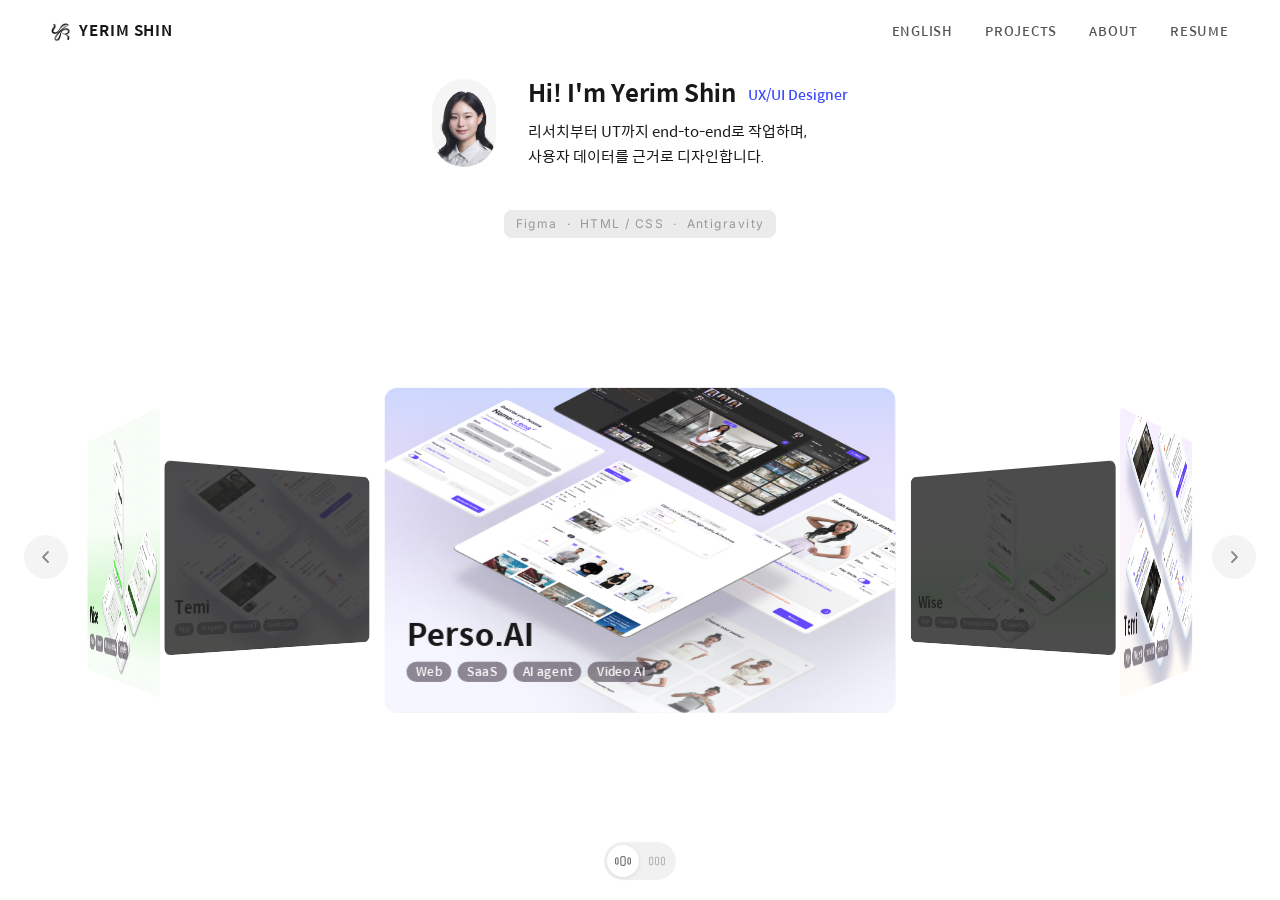
==== index.html @ a4d159bd "fix: 파비콘 경로 수정 (/Portfolio/ 절대경로)" ====
<!DOCTYPE html>
<html lang="ko" data-theme="portfolio">

<head>
    <link rel="stylesheet" href="yr.css">
    <meta charset="UTF-8">
    <meta name="viewport" content="width=device-width, initial-scale=1.0">
    <link rel="icon" href="/Portfolio/Temi_Image/logo.png" type="image/png">
    <title>Yerim Shin — Portfolio</title>
    <link href="https://fonts.googleapis.com/css2?family=Inter:wght@300;400;500&display=swap" rel="stylesheet">
    <style>
        html,
        body {
            width: 100%;
            height: 100%;
            background: #fff;
            font-family: var(--font-ko);
            -webkit-font-smoothing: antialiased;
            overflow: hidden;
        }

        .layout {
            position: fixed;
            top: 48px;
            left: 0;
            right: 0;
            bottom: 0;
            display: flex;
            flex-direction: column;
        }

        .tube-section {
            flex: 0 0 100px;
            display: flex;
            align-items: center;
            justify-content: center;
            overflow: hidden;
            background: transparent;
        }

        #tubeCanvas {
            display: block;
            width: 340px;
            height: 260px;
            align-items: center;

        }

        .gallery-section {
            flex: 1;
            position: relative;
            display: flex;
            align-items: center;
            justify-content: center;
            perspective: 1400px;
            perspective-origin: 50% 50%;
            overflow: hidden;
            cursor: grab;
            padding-bottom: 24px;
        }

        .rig {
            transform-style: preserve-3d;
            width: 0;
            height: 0;
            position: relative;
            scale: clamp(0.65, calc(100vw / 1231px), 2.6);
        }

        .card {
            position: absolute;
            width: 330px;
            height: 210px;
            margin-left: -165px;
            margin-top: -105px;
            overflow: hidden;
            border-radius: var(--radius-sm);
            outline: 1px solid rgba(0, 0, 0, 0.1);
            outline-offset: -1px;
        }

        .card::after {
            content: '';
            position: absolute;
            inset: 0;
            background: rgba(0, 0, 0, 0.7);
            opacity: 0;
            transition: opacity 0.25s ease;
            z-index: 100;
            pointer-events: none;
            border-radius: var(--radius-sm);
        }

        .card.back-facing::after {
            opacity: 1;
        }

        .card.back-facing .card-face {
            opacity: 0.6;
            transform: scaleX(-1);
            transition: opacity 0.25s ease, transform 0s;
        }

        /* 호버 시 뒷면이라도 원본 색상 복원 */
        .card:hover::after {
            opacity: 0 !important;
        }

        .card:hover .card-face {
            opacity: 1 !important;
        }

        .card.back-facing:hover .card-face {
            transform: scaleX(-1);
        }

        .card-face {
            display: block;
            position: absolute;
            inset: 0;
            border-radius: 3px;
            text-decoration: none;
            cursor: pointer;
        }

        #arrowLeft {
            position: absolute;
            left: 24px;
            top: calc(50% - 12px);
            transform: translateY(-50%);
            z-index: 10;
        }

        #arrowRight {
            position: absolute;
            right: 24px;
            top: calc(50% - 12px);
            transform: translateY(-50%);
            z-index: 10;
        }

        .gallery-arrow {
            width: 44px;
            height: 44px;
            border-radius: 50%;
            background: #f0f0f0;
            opacity: 0.7;
            border: none;
            cursor: pointer;
            display: flex;
            align-items: center;
            justify-content: center;
            transition: background 0.18s;
            user-select: none;
        }

        .gallery-arrow:hover {
            background: #e0e0e0;
        }

        .gallery-arrow:active {
            background: #d0d0d0;
        }

        .gallery-arrow svg {
            width: 18px;
            height: 18px;
        }

        /* yr.css img { cursor: zoom-in } 덮어쓰기 — 카드 갤러리 */
        .card img {
            cursor: inherit;
        }

        /* === Card image fill & overlay === */
        .card-img-fill {
            position: absolute;
            inset: 0;
            width: 100%;
            height: 100%;
            object-fit: cover;
            border-radius: 3px;
            z-index: 1;
        }

        .card-gradient-bg-temi {
            position: absolute;
            inset: 0;
            background: linear-gradient(to bottom, rgb(246, 239, 255, 1) 0%, rgb(255, 236, 208, 0.2) 100%);
            border-radius: 3px;
            pointer-events: none;
            z-index: 0;
        }

        .card-gradient-bg-wise {
            position: absolute;
            inset: 0;
            background: linear-gradient(to bottom, rgb(245, 253, 244, 0.8) 40%, rgb(136, 235, 124, 0.4) 70%, rgb(245, 253, 244, 0.8) 90%);
            border-radius: 3px;
            pointer-events: none;
            z-index: 0;
        }

        .card-gradient-bg-persoAI {
            position: absolute;
            inset: 0;
            background: linear-gradient(to bottom, rgba(89, 125, 255, 0.3) 0%, rgba(158, 140, 243, 0.3) 20%, rgba(161, 167, 255, 0.1) 80%);
            border-radius: 3px;
            pointer-events: none;
            z-index: 0;
        }

        .card-text-block {
            position: absolute;
            align-items: flex-start;
            justify-content: flex-end;
            top: 0;
            left: 0;
            right: 0;
            bottom: 0;
            z-index: 2;
            padding: 10px 14px 20px;
            display: flex;
            flex-direction: column;
            gap: 4px;
        }

        .card-text-block h1 {
            color: var(--color-text);
            line-height: 1.15;
            font-family: SpoqaHanSansNeo, sans-serif;
            margin: 0;
            font-size: 20px;
            font-weight: 700;
        }

        .card-text-block p {
            color: var(--color-text);
            font-size: 8px;
            font-weight: 500;
            margin: 0;
            font-family: SpoqaHanSansNeo, sans-serif;
        }

        /* === Custom "See" cursor === */
        .card-see-cursor {
            position: fixed;
            top: 0;
            left: 0;
            width: 54px;
            height: 54px;
            border-radius: 50%;
            background: rgba(10, 10, 10, 0.82);
            color: #fff;
            font-size: 11px;
            font-weight: 500;
            letter-spacing: 0.08em;
            display: flex;
            align-items: center;
            justify-content: center;
            pointer-events: none;
            z-index: 10000;
            transform: translate(-50%, -50%) scale(0);
            transition: transform 0.22s cubic-bezier(0.34, 1.56, 0.64, 1);
            font-family: 'Inter', sans-serif;
            user-select: none;
        }

        .card-see-cursor.active {
            transform: translate(-50%, -50%) scale(1);
        }

        .card-bubble {
            position: absolute;
            bottom: calc(100% + 14px);
            left: 50%;
            transform: translateX(-50%) translateY(6px);
            background: rgba(10, 10, 10, 0.82);
            color: #fff;
            font-family: 'Inter', sans-serif;
            font-size: 11px;
            font-weight: 400;
            letter-spacing: 0.04em;
            padding: 6px 12px;
            border-radius: 8px;
            white-space: nowrap;
            pointer-events: none;
            opacity: 0;
            transition: opacity 0.18s ease, transform 0.18s ease;
        }

        .card-bubble::after {
            content: '';
            position: absolute;
            top: 100%;
            left: 50%;
            transform: translateX(-50%);
            border: 5px solid transparent;
            border-top-color: rgba(10, 10, 10, 0.82);
        }

        .card-see-cursor.active .card-bubble {
            opacity: 1;
            transform: translateX(-50%) translateY(0);
        }

        /* === Card hover selection response === */
        .card {
            transition: filter 0.22s ease;
        }

        .card-face {
            transition: opacity 0.22s ease;
        }

        .card-face:hover {
            cursor: none !important;
        }

        /* === 뷰 토글 버튼 === */
        .view-toggle {
            position: absolute;
            bottom: 20px;
            left: 50%;
            transform: translateX(-50%);
            display: flex;
            gap: 2px;
            background: rgba(240, 240, 240, 0.9);
            border-radius: 20px;
            padding: 3px;
            z-index: 20;
            backdrop-filter: blur(8px);
            -webkit-backdrop-filter: blur(8px);
        }

        .view-toggle-btn {
            width: 32px;
            height: 32px;
            border-radius: 16px;
            border: none;
            background: transparent;
            color: #999;
            cursor: pointer;
            display: flex;
            align-items: center;
            justify-content: center;
            transition: background 0.15s, color 0.15s;
        }

        .view-toggle-btn.active {
            background: #fff;
            color: #222;
            box-shadow: 0 1px 4px rgba(0, 0, 0, 0.1);
        }

        .view-toggle-btn svg {
            width: 16px;
            height: 16px;
        }

        /* === 그리드 뷰 === */
        .grid-view {
            display: none;
            flex-direction: row;
            gap: 16px;
            align-items: center;
            justify-content: center;
            width: 100%;
            padding: 0 40px;
            box-sizing: border-box;
        }

        .grid-view.active {
            display: flex;
        }

        .grid-card {
            flex: 1;
            aspect-ratio: 330 / 210;
            border-radius: var(--radius-sm);
            outline: 1px solid rgba(0, 0, 0, 0.1);
            outline-offset: -1px;
            overflow: hidden;
            position: relative;
            text-decoration: none;
            display: block;
            cursor: pointer;
            transition: filter 0.22s ease;
        }

        /* 다른 카드 흑백 처리 */
        .gallery-section:has(.card-face:hover) .card:not(:hover) {
            filter: grayscale(1) brightness(0.9) contrast(0.1) blur(1px) opacity(20%);
        }

        .grid-view:has(.grid-card:hover) .grid-card:not(:hover) {
            filter: grayscale(1) brightness(0.9) contrast(0.1) blur(1px) opacity(20%);
        }

        /* === 인트로 블록 === */
        .intro-block {
            flex: 0 0 150px;
            display: flex;
            flex-direction: row;
            align-items: center;
            justify-content: center;
            gap: 32px;
        }

        .intro-block__text {
            text-align: left;
        }

        /* 모바일 카드 그리드 (기본 숨김) */
        .mobile-cards {
            display: none;
        }

        #site-footer {
            display: none;
        }

        @media (max-width: 768px) {

            html,
            body {
                overflow: auto;
            }

            .intro-block {
                flex-direction: column;
                gap: 24px;
                padding: 12px 0;
            }

            .intro-block__text {
                text-align: center;
            }

            #arrowLeft,
            #arrowRight {
                display: none;
            }

            #site-footer {
                display: block;
            }

            .layout {
                position: static;
                height: auto;
                padding-top: 80px;
            }

            .gallery-section {
                display: none;
            }

            .rotating-edu {
                align-items: center;
            }

            .mobile-cards {
                display: flex;
                flex-direction: column;
                gap: 32px;
                padding: 80px 24px 48px;
            }

            .mobile-card {
                display: block;
                flex: 1;
                aspect-ratio: 330 / 210;
                border-radius: 3px;
                text-decoration: none;
                overflow: hidden;
                border-radius: var(--radius-sm);

            }

            .mobile-card>div {
                overflow: hidden;
            }
        }
    </style>
</head>

<body>

    <!-- ==================== 네비게이션 ==================== -->
    <nav class="navbar" id="navbar">
        <div class="navbar__inner">
            <a href="index.html" class="navbar__logo"><img src="Temi_Image/logo.png"
                    style="width: 20px; height: 20px;">Yerim Shin</a>
            <ul class="navbar__links">
                <li><a href="#">English</a></li>
                <li class="navbar__dropdown">
                    <a href="#">Projects</a>
                    <div class="navbar__dropdown-menu">
                        <a href="Temi.html">Temi</a>
                        <a href="Wise.html">Wise</a>
                        <a href="PersoAI.html">Perso.AI</a>
                    </div>
                </li>
                <li><a href="About.html">About</a></li>
                <li><a href="Index_Image/resume.pdf" target="_blank">Resume</a></li>
            </ul>
            <div class="navbar__hamburger" id="hamburger" aria-label="메뉴 열기" role="button" tabindex="0">
                <span></span>
                <span></span>
                <span></span>
            </div>
        </div>
        <div class="navbar__mobile-menu" id="mobileMenu">
            <a href="#">English</a>
            <div class="mobile-projects-row" id="mobileProjectsRow">
                Projects <span class="mobile-projects-arrow">+</span>
            </div>
            <div class="mobile-projects-submenu" id="mobileProjectsSubmenu">
                <a href="Temi.html">Temi</a>
                <a href="Wise.html">Wise</a>
                <a href="PersoAI.html">Perso.AI</a>
            </div>
            <a href="About.html">About</a>
            <a href="Index_Image/resume.pdf" target="_blank">Resume</a>
        </div>
    </nav>

    <div class="layout">
        <!-- 상단: 인트로 섹션 -->
        <div class="intro-block">
            <div
                style="position:relative; width:64px; height: 88px; border-radius:32px; background-color:#f5f5f5; overflow:hidden; flex-shrink:0;">
                <img src="Index_Image/profile.png" alt="profile"
                    style="position:absolute; bottom:0; left:50%; transform:translateX(-50%) scale(1.2); transform-origin:bottom center; width:100%; height:auto;">
            </div>
            <div class="intro-block__text">
                <div style="display:flex; align-items:center; gap:12px;">
                    <h2 style="margin:0;">Hi! I'm Yerim Shin</h2>
                    <p style="font-size:14px; font-weight:500; color:rgb(62,75,255); margin:0;">UX/UI Designer</p>
                </div>
                <div style="margin-top:4px;"></div>
                <div style="overflow:hidden;">
                    <p id="rotating-text"
                        style="font-size:15px; margin:0; white-space:nowrap; transition: transform 0.45s ease, opacity 0.45s ease;">
                        리서치부터
                        UT까지 end-to-end로 작업하며,<br>사용자 데이터를 근거로 디자인합니다.</p>
                </div>
            </div>
        </div>
        <div style="margin-top: 12px; text-align:center;">
            <p style="
                 font-size: 12px;
                 letter-spacing: 0.12em;
                 color: var(--color-text-light);
                 text-align: center;
                 margin: 0;
                 font-family: 'Inter', sans-serif;
                 font-weight: 400;
                 padding: 4px 12px;
                 border-radius: var(--radius-sm);
                 background-color:rgba(155, 155, 155, 0.2);
                 display:inline-block;">Figma &nbsp;·&nbsp; HTML / CSS &nbsp;·&nbsp; Antigravity
            </p>
        </div>
        <!-- 하단: 갤러리 섹션 -->
        <div class="gallery-section" id="scene">
            <div class="rig" id="rig">
                <div class="card" id="c0">
                    <a class="card-face" href="PersoAI.html" style="background:#fff;" data-bubble="AI 아바타 영상 제작 에이전트">
                        <div style="position:relative; width:100%; height:100%;">
                            <div class="card-gradient-bg-persoAI"></div>
                            <img class="card-img-fill" src="PersoAI_Image/Perso_hero.png" alt="PersoAI hero"
                                style="scale:calc(1.6); padding-top:20px; padding-left:20px; object-position: top;">
                            <div class="card-text-block">
                                <h1>Perso.AI</h1>
                                <div class="hero__tags" span>
                                    <span class="tag"><span>Web</span></span>
                                    <span class="tag"><span>SaaS</span></span>
                                    <span class="tag"><span>AI agent</span></span>
                                    <span class="tag"><span>Video AI</span></span>
                                </div>
                            </div>
                        </div>
                    </a>
                </div>
                <div class="card" id="c1">
                    <a class="card-face" href="Temi.html" style="background:#fff;" data-bubble="시니어 케어 AI 홈 IoT 앱">
                        <div style="position:relative; width:100%; height:100%;">
                            <div class="card-gradient-bg-temi"></div>
                            <img class="card-img-fill" src="Temi_Image/Temi_hero.png" alt="Temi hero"
                                style="scale:calc(1.3)">
                            <div class="card-text-block">
                                <h1>Temi</h1>
                                <div class="hero__tags" span>
                                    <span class="tag"><span>App</span></span>
                                    <span class="tag"><span>AI agent</span></span>
                                    <span class="tag"><span>HomeIoT</span></span>
                                    <span class="tag"><span>Senior Care</span></span>
                                </div>
                            </div>
                        </div>
                    </a>
                </div>
                <div class="card" id="c2">
                    <a class="card-face" href="Wise.html" style="background:#fff;" data-bubble="핀테크 송금 투명성 개선">
                        <div style="position:relative; width:100%; height:100%;">
                            <div class="card-gradient-bg-wise"></div>
                            <img class="card-img-fill" src="Wise_Image/Wise_hero.png" alt="Wise hero"
                                style="object-fit: contain; padding-top:12px; padding-left: 64px;scale:calc(1.03)">
                            <div class="card-text-block">
                                <h1>Wise</h1>
                                <div class="hero__tags" span>
                                    <span class="tag"><span>App</span></span>
                                    <span class="tag"><span>Fintech</span></span>
                                    <span class="tag"><span>Transparency</span></span>
                                    <span class="tag"><span>Transfer</span></span>
                                </div>
                            </div>
                        </div>
                    </a>
                </div>
                <div class="card" id="c3">
                    <a class="card-face" href="PersoAI.html" style="background:#fff;" data-bubble="AI 아바타 영상 제작 에이전트">
                        <div style="position:relative; width:100%; height:100%;">
                            <div class="card-gradient-bg-persoAI"></div>
                            <img class="card-img-fill" src="PersoAI_Image/Perso_hero.png" alt="PersoAI hero"
                                style="scale:calc(1.6); padding-top:20px; padding-left:20px; object-position: top;">
                            <div class="card-text-block">
                                <h1>Perso.AI</h1>
                                <div class="hero__tags" span>
                                    <span class="tag"><span>Web</span></span>
                                    <span class="tag"><span>SaaS</span></span>
                                    <span class="tag"><span>AI agent</span></span>
                                    <span class="tag"><span>Video AI</span></span>
                                </div>
                            </div>
                        </div>
                    </a>
                </div>
                <div class="card" id="c4">
                    <a class="card-face" href="Temi.html" style="background:#fff;" data-bubble="시니어 케어 AI 홈 IoT 앱">
                        <div style="position:relative; width:100%; height:100%;">
                            <div class="card-gradient-bg-temi"></div>
                            <img class="card-img-fill" src="Temi_Image/Temi_hero.png" alt="Temi hero"
                                style="scale:calc(1.3)">
                            <div class="card-text-block">
                                <h1>Temi</h1>
                                <div class="hero__tags" span>
                                    <span class="tag"><span>App</span></span>
                                    <span class="tag"><span>AI agent</span></span>
                                    <span class="tag"><span>HomeIoT</span></span>
                                    <span class="tag"><span>Senior Care</span></span>
                                </div>
                            </div>
                        </div>
                    </a>
                </div>
                <div class="card" id="c5">
                    <a class="card-face" href="Wise.html" style="background:#fff;" data-bubble="핀테크 송금 투명성 개선">
                        <div style="position:relative; width:100%; height:100%;">
                            <div class="card-gradient-bg-wise"></div>
                            <img class="card-img-fill" src="Wise_Image/Wise_hero.png" alt="Wise hero"
                                style="object-fit: contain; padding-top:12px; padding-left: 64px;scale:calc(1.03)">
                            <div class="card-text-block">
                                <h1>Wise</h1>
                                <div class="hero__tags" span>
                                    <span class="tag"><span>App</span></span>
                                    <span class="tag"><span>Fintech</span></span>
                                    <span class="tag"><span>Transparency</span></span>
                                    <span class="tag"><span>Transfer</span></span>
                                </div>
                            </div>
                        </div>
                    </a>
                </div>
            </div>
            <!-- 갤러리 컨트롤 버튼 -->
            <!-- 그리드 뷰 -->
            <div class="grid-view" id="gridView">
                <a class="grid-card" href="PersoAI.html" data-bubble="AI 아바타 영상 제작 에이전트">
                    <div style="position:relative; width:100%; height:100%;">
                        <div class="card-gradient-bg-persoAI"></div>
                        <img class="card-img-fill" src="PersoAI_Image/Perso_hero.png" alt="PersoAI hero"
                            style="scale:calc(1.6); padding-top:20px; padding-left:20px; object-position:top;">
                        <div class="card-text-block">
                            <h1>Perso.AI</h1>
                            <div class="hero__tags" span>
                                <span class="tag"><span>Web</span></span>
                                <span class="tag"><span>SaaS</span></span>
                                <span class="tag"><span>AI agent</span></span>
                            </div>
                        </div>
                    </div>
                </a>
                <a class="grid-card" href="Temi.html" data-bubble="시니어 케어 AI 홈 IoT 앱">
                    <div style="position:relative; width:100%; height:100%;">
                        <div class="card-gradient-bg-temi"></div>
                        <img class="card-img-fill" src="Temi_Image/Temi_hero.png" alt="Temi hero"
                            style="scale:calc(1.3);">
                        <div class="card-text-block">
                            <h1>Temi</h1>
                            <div class="hero__tags" span>
                                <span class="tag"><span>App</span></span>
                                <span class="tag"><span>AI agent</span></span>
                                <span class="tag"><span>HomeIoT</span></span>
                            </div>
                        </div>
                    </div>
                </a>
                <a class="grid-card" href="Wise.html" data-bubble="핀테크 송금 투명성 개선">
                    <div style="position:relative; width:100%; height:100%;">
                        <div class="card-gradient-bg-wise"></div>
                        <img class="card-img-fill" src="Wise_Image/Wise_hero.png" alt="Wise hero"
                            style="object-fit:contain; padding-top:12px; padding-left:64px; scale:calc(1.03);">
                        <div class="card-text-block">
                            <h1>Wise</h1>
                            <div class="hero__tags" span>
                                <span class="tag"><span>App</span></span>
                                <span class="tag"><span>Fintech</span></span>
                                <span class="tag"><span>Transparency</span></span>
                            </div>
                        </div>
                    </div>
                </a>
            </div>

            <!-- 뷰 토글 버튼 -->
            <div class="view-toggle">
                <button class="view-toggle-btn active" id="viewBtnGallery" aria-label="갤러리 뷰">
                    <svg viewBox="0 0 26 20" fill="none" stroke="currentColor" stroke-width="1.2"
                        xmlns="http://www.w3.org/2000/svg">
                        <rect x="1" y="5" width="4" height="10" rx="1" />
                        <rect x="9.5" y="3" width="7" height="14" rx="1" />
                        <rect x="21" y="5" width="4" height="10" rx="1" />
                    </svg>
                </button>
                <button class="view-toggle-btn" id="viewBtnGrid" aria-label="그리드 뷰">
                    <svg viewBox="0 0 26 20" fill="none" stroke="currentColor" stroke-width="1.2"
                        xmlns="http://www.w3.org/2000/svg">
                        <rect x="1" y="4" width="5" height="12" rx="1" />
                        <rect x="10.5" y="4" width="5" height="12" rx="1" />
                        <rect x="20" y="4" width="5" height="12" rx="1" />
                    </svg>
                </button>
            </div>

            <button class="gallery-arrow" id="arrowLeft" aria-label="이전">
                <svg viewBox="0 0 18 18" fill="none" xmlns="http://www.w3.org/2000/svg">
                    <path d="M11 14L6 9L11 4" stroke="#555" stroke-width="1.8" stroke-linecap="round"
                        stroke-linejoin="round" />
                </svg>
            </button>
            <button class="gallery-arrow" id="arrowRight" aria-label="다음">
                <svg viewBox="0 0 18 18" fill="none" xmlns="http://www.w3.org/2000/svg">
                    <path d="M7 4L12 9L7 14" stroke="#555" stroke-width="1.8" stroke-linecap="round"
                        stroke-linejoin="round" />
                </svg>
            </button>
        </div>

    </div>


    <!-- 모바일 카드 (≤768px) -->
    <div class="mobile-cards">
        <a class="mobile-card" href="Temi.html" style="background:#fff;">
            <div style="position:relative; width:100%; height:100%;">
                <div class="card-gradient-bg-temi"></div>
                <img class="card-img-fill" src="Temi_Image/Temi_hero.png" alt="Temi hero" style="scale:calc(1.3)">
                <div class="card-text-block">
                    <h1>Temi</h1>
                    <div class="hero__tags" span>
                        <span class="tag"><span>App</span></span>
                        <span class="tag"><span>AI agent</span></span>
                        <span class="tag"><span>HomeIoT</span></span>
                        <span class="tag"><span>Senior Care</span></span>
                    </div>
                </div>
            </div>
        </a>
        <a class="mobile-card" href="Wise.html" style="background:#fff;">
            <div style="position:relative; width:100%; height:100%;">
                <div class="card-gradient-bg-wise"></div>
                <img class="card-img-fill" src="Wise_Image/Wise_hero.png" alt="Wise hero" style="object-fit: cover;">
                <div class="card-text-block">
                    <h1>Wise</h1>
                    <div class="hero__tags" span>
                        <span class="tag"><span>App</span></span>
                        <span class="tag"><span>Fintech</span></span>
                        <span class="tag"><span>Transparency</span></span>
                        <span class="tag"><span>Transfer</span></span>
                    </div>
                </div>
            </div>
        </a>
        <a class="mobile-card" href="PersoAI.html" style="background:#fff;">
            <div style="position:relative; width:100%; height:100%;">
                <div class="card-gradient-bg-persoAI"></div>
                <img class="card-img-fill" src="PersoAI_Image/Perso_hero.png" alt="PersoAI hero"
                    style="scale:calc(1.6); padding-top:20px; padding-left:20px; object-position: top;">
                <div class="card-text-block">
                    <h1>Perso.AI</h1>
                    <div class="hero__tags" span>
                        <span class="tag"><span>Web</span></span>
                        <span class="tag"><span>SaaS</span></span>
                        <span class="tag"><span>AI agent</span></span>
                        <span class="tag"><span>Video AI</span></span>
                    </div>
                </div>
            </div>
        </a>
    </div>

    <!-- ==================== 푸터 ==================== -->
    <footer id="site-footer" class="site-footer">
        <div class="container">
            <div class="site-footer__name">Yerim Shin</div>
            <div class="site-footer__info">UX/UI · Product Designer · <a href="mailto:yerimsh.design@gmail.com"
                    style="color:inherit; text-decoration:none;">yerimsh.design@gmail.com</a> · ⓒ 2026. Yerim Shin All
                rights reserved.</div>
        </div>
    </footer>

    <div style="width: 50%;">
        <script>
            /* ─── CAROUSEL ─── */
            const N = 6, STEP = 360 / N, R = 495;
            const rig = document.getElementById('rig');
            const scene = document.getElementById('scene');

            for (let i = 0; i < N; i++) {
                document.getElementById('c' + i).style.transform = `rotateY(${i * STEP}deg) translateZ(${R}px)`;
            }

            let rotY = 0, rotX = 0;
            let isDrag = false, prevX = 0, prevY = 0, startX = 0, velX = 0, velY = 0, cRaf;
            let isCardHovered = false;
            const cards = document.querySelectorAll('.card-face');

            function setCardLinks(enabled) {
                cards.forEach(c => c.style.pointerEvents = enabled ? 'auto' : 'none');
            }

            function renderRig() {
                rig.style.transform = `rotateX(${rotX}deg) rotateY(${rotY}deg)`;
                for (let i = 0; i < N; i++) {
                    const eff = ((i * STEP + rotY) % 360 + 360) % 360;
                    const isBack = eff > 90 && eff < 270;
                    document.getElementById('c' + i).classList.toggle('back-facing', isBack);
                }
            }

            function inertRig() {
                cancelAnimationFrame(cRaf);
                function s() {
                    if (isDrag) return;
                    if (isCardHovered) { cRaf = requestAnimationFrame(s); return; }
                    rotY += velY;
                    velY *= 0.94;
                    renderRig();
                    if (Math.abs(velY) > 0.04) cRaf = requestAnimationFrame(s);
                }
                cRaf = requestAnimationFrame(s);
            }

            scene.addEventListener('mousedown', e => {
                isDrag = true; startX = e.clientX;
                prevX = e.clientX; prevY = e.clientY; velX = 0; velY = 0;
                cancelAnimationFrame(cRaf); scene.style.cursor = 'grabbing';
            });

            window.addEventListener('mousemove', e => {
                if (!isDrag) return;
                if (Math.abs(e.clientX - startX) > 4) setCardLinks(false);
                velY = (e.clientX - prevX) * 0.38;
                prevX = e.clientX; prevY = e.clientY;
                rotY += velY; renderRig();
            });

            window.addEventListener('mouseup', () => {
                if (!isDrag) return;
                isDrag = false; scene.style.cursor = 'grab';
                setCardLinks(true);
                inertRig();
            });

            scene.addEventListener('touchstart', e => {
                isDrag = true; startX = e.touches[0].clientX;
                prevX = e.touches[0].clientX; prevY = e.touches[0].clientY; velX = 0; velY = 0;
                cancelAnimationFrame(cRaf);
            }, { passive: true });

            window.addEventListener('touchmove', e => {
                if (!isDrag) return;
                if (Math.abs(e.touches[0].clientX - startX) > 4) setCardLinks(false);
                velY = (e.touches[0].clientX - prevX) * 0.38;
                prevX = e.touches[0].clientX;
                rotY += velY; renderRig();
            }, { passive: true });

            window.addEventListener('touchend', () => {
                if (!isDrag) return;
                isDrag = false;
                setCardLinks(true);
                inertRig();
            });

            let idleT;
            function resetIdle() {
                clearTimeout(idleT);
                idleT = setTimeout(() => {
                    cancelAnimationFrame(cRaf);
                    (function sp() {
                        if (isDrag || isCardHovered) { cRaf = requestAnimationFrame(sp); return; }
                        rotY += 0.12; renderRig(); cRaf = requestAnimationFrame(sp);
                    })();
                }, 2500);
            }

            scene.addEventListener('mousedown', resetIdle);
            scene.addEventListener('touchstart', resetIdle, { passive: true });

            function snapNext(dir) {
                cancelAnimationFrame(cRaf);
                const target = Math.round(rotY / STEP) * STEP + dir * STEP;
                resetIdle();
                (function animate() {
                    rotY += (target - rotY) * 0.14;
                    renderRig();
                    if (Math.abs(target - rotY) > 0.1) {
                        cRaf = requestAnimationFrame(animate);
                    } else {
                        rotY = target;
                        renderRig();
                    }
                })();
            }

            document.getElementById('arrowLeft').addEventListener('click', () => snapNext(-1));
            document.getElementById('arrowRight').addEventListener('click', () => snapNext(1));

            resetIdle();
            renderRig();
        </script>

        <script>

            /* ─── TUBE ─── */
            const canvas = document.getElementById('tubeCanvas');
            const ctx = canvas.getContext('2d');
            const TW_C = 680, TH_C = 520;
            canvas.width = TW_C;
            canvas.height = TH_C;

            const LINE_D = "M14.4547 0.613238C14.3949 0.941166 14.3351 1.26909 14.2753 1.59702C26.3605 4.35478 38.2637 13.1077 40.2459 25.7103C42.3423 38.1942 37.1572 50.5458 30.9946 61.5981C26.0264 70.3378 20.0166 78.5453 13.5549 86.4519C13.4852 86.5371 13.4158 86.6222 13.3467 86.7073C2.49993 99.6461 -4.56524 118.837 3.43946 135.096C11.1704 151.362 30.6153 158.378 47.4548 156.436C82.6327 152.31 108.024 123.279 124.547 94.4565C125.929 92.0378 127.295 89.5389 128.644 86.9578C146.245 53.225 172.161 21.8259 208.176 8.32618C230.051 0.144149 256.736 -1.79033 277.115 8.35223C217.003 48.5582 160.67 94.853 111.01 147.604C94.0273 165.958 77.8155 185.175 64.5405 206.324C58.0055 216.918 51.9909 228.131 48.7765 240.365C45.3948 252.084 46.6402 267.397 57.7183 274.78C58.2556 275.173 58.8139 275.553 59.3933 275.921L59.4827 275.967C82.6535 287.103 105.828 266.926 116.08 247.257C128.079 225.951 134.798 202.266 139.485 178.531C140.048 175.602 140.703 172.774 141.477 169.928C145.79 154.013 153.587 139.043 164.181 126.411C189.841 94.9365 247.057 68.3946 276.072 105.846C276.239 106.112 276.403 106.381 276.564 106.654C291.429 128.76 272.331 156.862 248.824 163.395C225.305 171.529 199.37 168.974 175.528 162.381C207.256 169.44 241.659 179.457 264.5 204.395C282.695 223.408 281.018 253.096 268.311 274.783C269.173 275.231 270.036 275.679 270.899 276.127C283.381 253.641 284.397 222.541 265.488 203.521C241.776 178.904 207.724 167.746 174.87 162.772C199.29 169.513 225.229 172.424 249.197 164.464C273.047 158.321 293.646 129 278.046 105.777C277.877 105.491 277.705 105.209 277.53 104.931C246.492 65.8026 189.333 94.4767 163.556 125.887C152.89 138.606 144.946 153.628 140.488 169.655C139.688 172.52 139.002 175.367 138.405 178.319C133.505 201.927 126.311 225.346 114.481 246.338C104.28 265.741 82.5654 285.612 59.9073 274.924L59.9967 274.97C59.4369 274.615 58.8986 274.249 58.3816 273.872C47.7904 266.797 46.5735 252.237 49.9059 240.655C53.087 228.632 59.0799 217.501 65.6062 206.989C78.8631 185.99 95.0808 166.86 112.026 148.548C161.571 95.9162 217.447 49.134 277.515 8.95803C256.786 -3.94252 229.938 -1.2604 207.551 6.65611C170.851 20.4561 145.4 52.7223 127.866 86.5525C126.529 89.1274 125.172 91.6186 123.796 94.0273C107.373 122.765 81.6919 151.309 47.3178 154.963C30.8478 156.708 12.3125 149.664 5.15475 134.275C-2.28606 118.926 4.3824 100.683 14.9721 88.0272C15.0395 87.9442 15.1071 87.8613 15.175 87.7783C21.6889 79.806 27.7412 71.496 32.7409 62.5809C38.924 51.3075 44.2249 38.5964 41.8583 25.4053C39.5307 12.0147 26.909 3.17569 14.4547 0.613238Z";
            const THICK_D = "M28.5912 2.96888C27.7542 7.55988 26.9172 12.1509 26.0802 16.7419C48.4803 26.2817 45.223 44.1714 32.6147 63.9598C27.8509 71.5599 22.117 79.1009 15.9948 86.5808C15.9137 86.6798 15.8327 86.779 15.7521 86.8783C3.23461 101.656 -6.40924 127.012 5.26075 149.186C16.7173 171.147 42.0746 177.986 61.3156 174.762C101.718 167.57 125.226 135.372 142.401 105.996C143.82 103.513 145.245 100.964 146.674 98.3427C164.707 65.2426 193.649 39.48 225.21 27.9319C235.046 24.2473 245.129 20.3922 256.044 18.4574C261.511 17.4953 267.131 17.0239 272.726 17.3629C275.589 17.55 278.246 17.8924 280.975 18.5449C282.316 18.8677 283.571 19.2337 284.793 19.7021C285.295 19.8868 286 20.2026 286.344 20.3834C286.574 20.5022 286.757 20.6197 286.748 20.6111C286.76 20.6115 286.664 20.5737 286.344 20.2034C286.264 20.1077 286.17 19.9871 286.063 19.8251C286.01 19.7439 285.953 19.6523 285.895 19.5471C285.859 19.482 285.856 19.4799 285.787 19.3416C285.723 19.2119 285.658 19.0643 285.596 18.8956C285.35 18.2455 285.128 17.1025 285.505 15.8431C285.864 14.5776 286.794 13.5989 287.484 13.165C287.484 13.1648 287.484 13.1648 287.484 13.1648C227.089 53.5663 167.786 96.6925 117.376 150.215C100.151 168.839 83.9766 188.627 70.5841 210.752C63.9924 221.873 57.8371 233.624 54.406 247.231C50.7036 259.842 52.1344 280.048 66.3779 289.438C67.0469 289.926 67.7349 290.398 68.4416 290.855L69.6936 291.5C81.7724 297.102 98.7385 297.469 111.403 290.219C124.126 283.362 133.092 272.905 139.446 261.979C152.541 238.635 156.168 213.221 159.472 188.664C159.816 185.873 160.274 183.171 160.881 180.453C164.245 165.27 171.086 150.634 181.215 138.562C206.113 106.675 263.702 93.9932 279.56 120.543C279.677 120.729 279.792 120.917 279.905 121.107C289.989 135.948 280.649 156.129 259.372 165.193C238.768 174.459 212.855 174.217 189.469 167.66C189.303 167.613 189.136 167.567 188.97 167.52C189.045 167.542 189.133 167.563 189.377 167.659C189.505 167.715 189.666 167.773 190.003 167.983C190.174 168.095 190.396 168.241 190.711 168.564C191.009 168.888 191.493 169.427 191.722 170.507C191.984 171.58 191.532 173.031 190.935 173.691C190.349 174.394 189.858 174.622 189.533 174.782C188.881 175.064 188.64 175.063 188.439 175.1C188.073 175.146 187.972 175.134 187.872 175.136C187.553 175.127 187.57 175.118 187.52 175.115C187.459 175.109 187.471 175.11 187.488 175.112C187.509 175.115 187.693 175.142 187.713 175.145C187.793 175.157 187.889 175.172 188.001 175.19C188.212 175.224 188.553 175.28 188.814 175.324C189.226 175.395 189.722 175.483 190.296 175.588C191.262 175.767 192.303 175.971 193.325 176.183C195.277 176.587 197.28 177.039 199.375 177.55C203.285 178.505 207.434 179.662 211.282 180.88C219.188 183.375 226.887 186.37 234.243 189.933C248.871 197.028 262.615 206.642 271.052 218.829C284.606 237.79 278.633 258.303 264.454 274.799C276.535 281.07 288.616 287.341 300.697 293.612C311.707 265.934 308.428 225.659 284.878 206.588C270.8 193.599 254.498 186.217 238.288 180.28C230.147 177.356 221.922 174.898 213.603 172.753C209.554 171.711 205.224 170.684 201.153 169.809C198.972 169.338 196.889 168.913 194.852 168.522C193.785 168.317 192.698 168.115 191.679 167.935C191.074 167.828 190.547 167.738 190.103 167.665C189.822 167.618 189.451 167.558 189.211 167.52C189.084 167.5 188.972 167.483 188.873 167.468C188.866 167.467 188.781 167.455 188.715 167.445C188.647 167.435 188.589 167.427 188.534 167.419C188.476 167.412 188.435 167.406 188.343 167.396C188.277 167.391 188.283 167.382 187.959 167.373C187.857 167.375 187.756 167.363 187.389 167.408C187.188 167.446 186.947 167.445 186.294 167.727C185.97 167.887 185.478 168.115 184.892 168.818C184.296 169.478 183.843 170.929 184.105 172.002C184.334 173.082 184.819 173.622 185.116 173.946C185.432 174.269 185.654 174.414 185.824 174.526C186.161 174.736 186.323 174.795 186.452 174.85C186.696 174.948 186.785 174.968 186.865 174.992C187.035 175.04 187.208 175.088 187.38 175.137C211.747 181.77 237.707 186.994 264.59 180.167C277.769 176.62 291.595 169.446 300.365 155.82C309.486 142.434 309.203 122.296 300.647 108.824C300.43 108.456 300.209 108.093 299.983 107.734C283.001 81.1159 249.346 82.3902 228.197 90.4926C205.588 98.7923 187.203 113.736 172.464 131.237C161.332 144.516 152.432 159.871 147.025 176.631C146.058 179.624 145.176 182.596 144.359 185.686C138.076 208.472 127.79 230.163 117.056 249.117C107.187 266.785 94.9638 284.672 75.6378 276.891L76.8898 277.536C76.4573 277.27 76.0487 276.996 75.6634 276.715C60.3703 266.533 73.0513 238.863 85.504 220.062C98.6434 200.038 114.899 181.479 131.602 163.437C180.397 111.577 233.303 61.6264 293.087 21.646C293.087 21.6459 293.087 21.6459 293.087 21.6459C293.873 21.1486 294.864 20.0934 295.249 18.7389C295.653 17.3906 295.422 16.1463 295.135 15.3833C295.063 15.1865 294.985 15.01 294.907 14.8507C294.821 14.6801 294.817 14.6763 294.772 14.594C294.697 14.4601 294.623 14.3392 294.55 14.2281C294.404 14.0062 294.263 13.8233 294.129 13.6631C293.86 13.3442 293.618 13.1118 293.389 12.9083C293.274 12.807 293.163 12.7141 293.053 12.6264C292.943 12.5393 292.911 12.5147 292.84 12.4611C292.345 12.0864 291.803 11.749 291.325 11.4738C290.591 11.0431 289.566 10.5378 288.901 10.2231C287.27 9.46153 285.808 8.85846 284.256 8.2546C281.117 7.04857 278.208 6.05369 275.023 5.09887C268.825 3.23661 262.477 1.77511 255.921 0.89272C242.946 -0.892438 228.982 -0.160539 216.458 4.55091C175.305 20.3026 152.88 58.2051 135.778 92.6677C134.521 95.2029 133.223 97.6438 131.884 99.988C116.113 128.173 88.548 153.55 59.3983 154.138C45.3299 154.601 32.7069 147.379 29.2749 137.686C25.4993 128.251 29.5891 116.173 38.5081 105.357C38.564 105.288 38.6201 105.219 38.6765 105.15C45.5299 96.7509 51.8582 87.7744 57.0622 77.7197C63.3789 65.0089 69.4323 49.9608 65.3097 32.1727C60.7368 13.6607 43.4444 4.26185 28.5912 2.96888Z";

            const TW = 308, TH = 296, RS = 2, RW = TW * RS, RH = TH * RS;
            const tOff = document.createElement('canvas');
            tOff.width = RW; tOff.height = RH;
            const tCtx = tOff.getContext('2d');
            tCtx.scale(RS, RS);
            tCtx.fillStyle = 'black';
            tCtx.fill(new Path2D(THICK_D));
            const tPx = tCtx.getImageData(0, 0, RW, RH).data;

            function isIn(x, y) {
                const ix = Math.round(x * RS), iy = Math.round(y * RS);
                if (ix < 0 || iy < 0 || ix >= RW || iy >= RH) return false;
                return tPx[(iy * RW + ix) * 4 + 3] > 128;
            }

            function measR(x, y) {
                for (let r = 0.5; r <= 40; r += 0.5) {
                    for (let a = 0; a < 12; a++) {
                        if (!isIn(x + Math.cos(a * Math.PI / 6) * r, y + Math.sin(a * Math.PI / 6) * r)) return r - 0.5;
                    }
                }
                return 14;
            }

            const lEl = document.createElementNS('http://www.w3.org/2000/svg', 'path');
            lEl.setAttribute('d', LINE_D);
            document.body.appendChild(lEl);
            const tLen = lEl.getTotalLength();
            const SN = 600;
            const spine = [];

            for (let i = 0; i <= SN; i++) {
                const pt = lEl.getPointAtLength((i / SN) * tLen);
                const r = measR(pt.x * (TW / 284), pt.y * (TH / 280));
                spine.push({ x: pt.x / 284 - 0.5, y: (pt.y / 280 - 0.5) * (280 / 284), r: r / TW });
            }

            document.body.removeChild(lEl);
            const sr = spine.map(p => p.r);
            for (let k = 0; k < 4; k++)
                for (let i = 3; i < spine.length - 3; i++)
                    sr[i] = (sr[i - 3] + sr[i - 2] + sr[i - 1] + sr[i] + sr[i + 1] + sr[i + 2] + sr[i + 3]) / 7;
            spine.forEach((p, i) => p.r = sr[i]);
            const rMin = Math.min(...spine.map(p => p.r)), rMax = Math.max(...spine.map(p => p.r));

            function cr(a, b) { return { x: a.y * b.z - a.z * b.y, y: a.z * b.x - a.x * b.z, z: a.x * b.y - a.y * b.x }; }
            function nm(v) { const l = Math.sqrt(v.x * v.x + v.y * v.y + v.z * v.z) || 1; return { x: v.x / l, y: v.y / l, z: v.z / l }; }
            function dt(a, b) { return a.x * b.x + a.y * b.y + a.z * b.z; }

            const Tv = [], Nv = [], Bv = [];
            for (let i = 0; i < spine.length; i++) {
                const a = spine[Math.max(0, i - 1)], b = spine[Math.min(spine.length - 1, i + 1)];
                Tv.push(nm({ x: b.x - a.x, y: b.y - a.y, z: 0 }));
            }

            Nv[0] = nm(cr(Tv[0], { x: 0, y: 0, z: 1 }));
            Bv[0] = nm(cr(Tv[0], Nv[0]));

            for (let i = 1; i < spine.length; i++) {
                const bv = cr(Tv[i - 1], Tv[i]);
                const bl = Math.sqrt(bv.x * bv.x + bv.y * bv.y + bv.z * bv.z);
                if (bl < 1e-7) {
                    Nv[i] = { ...Nv[i - 1] };
                    Bv[i] = { ...Bv[i - 1] };
                } else {
                    const bn = nm(bv), th = Math.acos(Math.min(1, Math.max(-1, dt(Tv[i - 1], Tv[i])))), n0 = Nv[i - 1];
                    const c = Math.cos(th), s = Math.sin(th), d = dt(bn, n0);
                    Nv[i] = nm({ x: c * (n0.x - bn.x * d) + s * (bn.y * n0.z - bn.z * n0.y) + bn.x * d, y: c * (n0.y - bn.y * d) + s * (bn.z * n0.x - bn.x * n0.z) + bn.y * d, z: c * (n0.z - bn.z * d) + s * (bn.x * n0.y - bn.y * n0.x) + bn.z * d });
                    Bv[i] = nm(cr(Tv[i], Nv[i]));
                }
            }

            const MAX_RING = 16, MIN_RING = 4;
            const allPts = [];
            for (let i = 0; i < spine.length; i++) {
                const s = spine[i];
                const t = (s.r - rMin) / (rMax - rMin || 1);
                const ringN = Math.max(4, Math.round(Math.round((MIN_RING + (MAX_RING - MIN_RING) * t) / 2) * 2));
                for (let j = 0; j < ringN; j++) allPts.push({ si: i, baseAng: (j / ringN) * Math.PI * 2, type: 'ring' });
                if (i % 2 === 0) allPts.push({ si: i, baseAng: 0, type: 'spine' });
                if (i < spine.length - 1 && i % 2 === 0)
                    for (let j = 0; j < 4; j++) allPts.push({ si: i + 0.5, baseAng: (j / 4) * Math.PI * 2, type: 'edge' });
            }

            const LIGHT = nm({ x: 0.5, y: -0.65, z: 0.85 });
            let spinAngle = 0;
            const SPIN_SPEED = 0.7;

            function getSpinePt(si) {
                const i0 = Math.floor(si), i1 = Math.min(spine.length - 1, i0 + 1), f = si - i0;
                const s0 = spine[i0], s1 = spine[i1];
                return {
                    x: s0.x + (s1.x - s0.x) * f, y: s0.y + (s1.y - s0.y) * f, r: s0.r + (s1.r - s0.r) * f,
                    Nx: Nv[i0].x + (Nv[i1].x - Nv[i0].x) * f, Ny: Nv[i0].y + (Nv[i1].y - Nv[i0].y) * f, Nz: Nv[i0].z + (Nv[i1].z - Nv[i0].z) * f,
                    Bx: Bv[i0].x + (Bv[i1].x - Bv[i0].x) * f, By: Bv[i0].y + (Bv[i1].y - Bv[i0].y) * f, Bz: Bv[i0].z + (Bv[i1].z - Bv[i0].z) * f
                };
            }

            function rotP(x, y, z, rx, ry) {
                const y1 = y * Math.cos(rx) - z * Math.sin(rx), z1 = y * Math.sin(rx) + z * Math.cos(rx);
                return { x: x * Math.cos(ry) + z1 * Math.sin(ry), y: y1, z: -x * Math.sin(ry) + z1 * Math.cos(ry) };
            }

            let tRotX = 0.3, tRotY = 0.05, tVX = 0.0002, tVY = 0.002;
            let mSx = TW_C / 2, mSy = TH_C / 2, tmx = TW_C / 2, tmy = TH_C / 2;
            let onTube = false, explode = 0, tExplode = 0;

            const CP = Array.from({ length: 32 }, () => ({ x: 0, y: 0, vx: 0, vy: 0, life: 0, ml: 1 }));
            let cpI = 0, tFrame = 0, lastT = performance.now();
            const SC = 540, OX = TW_C / 2, OY = TH_C / 2 + 5;

            canvas.addEventListener('mousemove', e => {
                const r = canvas.getBoundingClientRect();
                tmx = (e.clientX - r.left) * (TW_C / r.width);
                tmy = (e.clientY - r.top) * (TH_C / r.height);
                onTube = true; tExplode = 1;
                if (tFrame % 2 === 0) {
                    const cp = CP[cpI++ % CP.length];
                    const a = Math.random() * Math.PI * 2, sp = 0.5 + Math.random() * 2.2;
                    cp.x = tmx; cp.y = tmy; cp.vx = Math.cos(a) * sp; cp.vy = Math.sin(a) * sp - 0.4;
                    cp.life = 1; cp.ml = 28 + Math.random() * 30;
                }
            });

            canvas.addEventListener('mouseleave', () => {
                onTube = false; tExplode = 0; tmx = TW_C / 2; tmy = TH_C / 2;
            });

            function drawTube(now) {
                tFrame++;
                const delta = Math.min((now - lastT) / 1000, 0.05);
                lastT = now;
                spinAngle += SPIN_SPEED * delta;
                mSx += (tmx - mSx) * 0.08;
                mSy += (tmy - mSy) * 0.08;
                explode += (tExplode - explode) * 0.06;
                const mdx = (tmx - TW_C / 2) / TW_C, mdy = (tmy - TH_C / 2) / TH_C;

                if (onTube) {
                    tVX += (-mdy * 0.003 - tVX) * 0.05;
                    tVY += (mdx * 0.003 - tVY) * 0.05;
                }
                tVX *= 0.97; tVY *= 0.97;
                tRotX += tVX; tRotY += tVY;

                ctx.clearRect(0, 0, TW_C, TH_C);

                const proj = allPts.map(p => {
                    const sp = getSpinePt(p.si);
                    let x, y, z, nx, ny, nz;
                    if (p.type === 'spine') {
                        x = sp.x; y = sp.y; z = 0; nx = 0; ny = 0; nz = 1;
                    } else {
                        const ang = p.baseAng + spinAngle;
                        const ca = Math.cos(ang), sa = Math.sin(ang);
                        nx = ca * sp.Nx + sa * sp.Bx; ny = ca * sp.Ny + sa * sp.By; nz = ca * sp.Nz + sa * sp.Bz;
                        x = sp.x + sp.r * nx; y = sp.y + sp.r * ny; z = sp.r * nz;
                    }
                    const rp = rotP(x, y, z, tRotX, tRotY);
                    const rn = rotP(nx, ny, nz, tRotX, tRotY);
                    let sx = rp.x * SC + OX, sy = rp.y * SC + OY;
                    if (explode > 0.01) {
                        const ddx = sx - mSx, ddy = sy - mSy, d = Math.sqrt(ddx * ddx + ddy * ddy);
                        if (d < 170 && d > 0.5) {
                            const f = (1 - d / 170) * 100 * explode, a = Math.atan2(ddy, ddx);
                            sx += Math.cos(a) * f; sy += Math.sin(a) * f;
                        }
                    }
                    const diffuse = Math.max(0, dt(rn, LIGHT));
                    const depth = rp.z + 0.5;
                    let bright, sz, alpha;
                    if (p.type === 'spine') {
                        bright = 0.55; sz = 0.9; alpha = 0.5;
                    } else if (p.type === 'edge') {
                        bright = 0.2 + diffuse * 0.6; sz = 0.7; alpha = 0.28 + depth * 0.45;
                    } else {
                        bright = 0.15 + diffuse * 0.85; sz = 0.85; alpha = 0.35 + depth * 0.5;
                    }
                    return { x: sx, y: sy, z: rp.z, bright, sz: Math.max(0.4, sz + depth * 0.5), alpha: Math.min(0.95, alpha) };
                });

                proj.sort((a, b) => a.z - b.z);

                proj.forEach(p => {
                    const g = Math.round(p.bright * 215);
                    ctx.beginPath();
                    ctx.arc(p.x, p.y, p.sz, 0, Math.PI * 2);
                    ctx.fillStyle = `rgba(${g},${g},${g},${p.alpha.toFixed(2)})`;
                    ctx.fill();
                });

                CP.forEach(cp => {
                    if (cp.life <= 0) return;
                    cp.x += cp.vx; cp.y += cp.vy; cp.vy += 0.05; cp.vx *= 0.95; cp.vy *= 0.96;
                    cp.life -= 1 / cp.ml;
                    ctx.beginPath();
                    ctx.arc(cp.x, cp.y, 1.2 + cp.life * 0.8, 0, Math.PI * 2);
                    ctx.fillStyle = `rgba(12,12,12,${(cp.life * 0.85).toFixed(2)})`;
                    ctx.fill();
                });

                if (onTube) {
                    ctx.beginPath();
                    ctx.arc(mSx, mSy, 2.2, 0, Math.PI * 2);
                    ctx.fillStyle = 'rgba(10,10,10,0.9)';
                    ctx.fill();
                }

                requestAnimationFrame(drawTube);
            }

            requestAnimationFrame(drawTube);
        </script>
    </div>

    <!-- 텍스트 로테이션 -->
    <script>
        (function () {
            const iconPen = `<svg width="16" height="16" viewBox="0 0 16 16" fill="none" xmlns="http://www.w3.org/2000/svg" style="display:inline-block;vertical-align:middle;margin-right:6px;flex-shrink:0"><path d="M11.333 2a1.886 1.886 0 0 1 2.667 2.667L5.333 13.333 2 14l.667-3.333L11.333 2z" stroke="currentColor" stroke-width="1.3" stroke-linecap="round" stroke-linejoin="round"/></svg>`;
            const iconCap = `<svg width="16" height="16" viewBox="0 0 16 16" fill="none" xmlns="http://www.w3.org/2000/svg" style="display:inline-block;vertical-align:middle;margin-right:6px;flex-shrink:0;color:#aaa"><path d="M8 2L1 6l7 4 7-4-7-4z" stroke="currentColor" stroke-width="1.3" stroke-linecap="round" stroke-linejoin="round"/><path d="M3.5 8v3.5S5.5 13 8 13s4.5-1.5 4.5-1.5V8" stroke="currentColor" stroke-width="1.3" stroke-linecap="round" stroke-linejoin="round"/></svg>`;
            const iconBook = `<svg width="16" height="16" viewBox="0 0 16 16" fill="none" xmlns="http://www.w3.org/2000/svg" style="display:inline-block;vertical-align:middle;margin-right:6px;flex-shrink:0;color:#aaa"><path d="M8 13s-5-1.5-5-7V3l5-1 5 1v3c0 5.5-5 7-5 7z" stroke="currentColor" stroke-width="1.3" stroke-linecap="round" stroke-linejoin="round"/><path d="M6 7.5l1.5 1.5L10 6" stroke="currentColor" stroke-width="1.3" stroke-linecap="round" stroke-linejoin="round"/></svg>`;
            const texts = [
                `<span style="display:inline-flex;align-items:flex-start;"<span>리서치부터 UT까지 end-to-end로 작업하며,<br>사용자 데이터를 근거로 디자인합니다.</span></span>`,
                `<span class="rotating-edu" style="display:flex;flex-direction:column;gap:4px;font-size:13px;font-weight:700;color:#aaa;"><span style="display:inline-flex;align-items:center;gap:4px;">${iconBook}Blossom UX School - UX / UI</span><span style="display:inline-flex;align-items:center;gap:4px;">${iconCap}Ewha Women\'s University - Design</span></span>`,
            ];
            const el = document.getElementById('rotating-text');
            if (!el) return;
            const wrap = el.parentElement;
            const textBlock = el.closest('.intro-block__text');
            document.fonts.ready.then(() => {
                wrap.style.height = el.scrollHeight + 'px';
                if (textBlock) textBlock.style.width = textBlock.offsetWidth + 'px';
            });
            let idx = 0;
            setInterval(() => {
                el.style.transform = 'translateY(100%)';
                el.style.opacity = '0';
                setTimeout(() => {
                    idx = (idx + 1) % texts.length;
                    el.innerHTML = texts[idx];
                    el.style.transition = 'none';
                    el.style.transform = 'translateY(-100%)';
                    el.style.opacity = '0';
                    requestAnimationFrame(() => requestAnimationFrame(() => {
                        el.style.transition = 'transform 0.45s ease, opacity 0.45s ease';
                        el.style.transform = 'translateY(0)';
                        el.style.opacity = '1';
                    }));
                }, 450);
            }, 3000);
        })();
    </script>

    <!-- Custom "See" cursor + card hover stop -->
    <script>
        (function () {
            const cursor = document.createElement('div');
            cursor.className = 'card-see-cursor';

            const bubble = document.createElement('div');
            bubble.className = 'card-bubble';
            cursor.appendChild(bubble);

            const seeLabel = document.createElement('span');
            seeLabel.textContent = 'see';
            cursor.appendChild(seeLabel);

            document.body.appendChild(cursor);

            document.addEventListener('mousemove', e => {
                cursor.style.left = e.clientX + 'px';
                cursor.style.top = e.clientY + 'px';
            });

            document.querySelectorAll('.card-face, .grid-card').forEach(face => {
                face.addEventListener('mouseenter', () => {
                    isCardHovered = true;
                    bubble.textContent = face.dataset.bubble || '';
                    cursor.classList.add('active');
                });
                face.addEventListener('mouseleave', () => {
                    isCardHovered = false;
                    cursor.classList.remove('active');
                });
            });
        })();
    </script>

    <script>
        /* ─── 네비게이션 ─── */
        const hamburger = document.getElementById('hamburger');
        const mobileMenu = document.getElementById('mobileMenu');

        hamburger.addEventListener('click', () => {
            mobileMenu.classList.toggle('open');
            const spans = hamburger.querySelectorAll('span');
            if (mobileMenu.classList.contains('open')) {
                spans[0].style.transform = 'translateY(7px) rotate(45deg)';
                spans[1].style.opacity = '0';
                spans[2].style.transform = 'translateY(-7px) rotate(-45deg)';
            } else {
                spans[0].style.transform = '';
                spans[1].style.opacity = '';
                spans[2].style.transform = '';
            }
        });

        document.addEventListener('click', e => {
            if (!hamburger.contains(e.target) && !mobileMenu.contains(e.target)) {
                mobileMenu.classList.remove('open');
                const spans = hamburger.querySelectorAll('span');
                spans[0].style.transform = '';
                spans[1].style.opacity = '';
                spans[2].style.transform = '';
            }
        });

        hamburger.addEventListener('keydown', e => {
            if (e.key === 'Enter' || e.key === ' ') { e.preventDefault(); hamburger.click(); }
        });

        // 모바일 Projects 서브메뉴 토글
        const mobileProjectsRow = document.getElementById('mobileProjectsRow');
        const mobileProjectsSubmenu = document.getElementById('mobileProjectsSubmenu');
        if (mobileProjectsRow && mobileProjectsSubmenu) {
            mobileProjectsRow.addEventListener('click', () => {
                const isOpen = mobileProjectsSubmenu.classList.toggle('open');
                mobileProjectsRow.classList.toggle('open', isOpen);
                mobileProjectsRow.querySelector('.mobile-projects-arrow').textContent = isOpen ? '−' : '+';
            });
        }

        // 뷰 토글 (갤러리 ↔ 그리드)
        const viewBtnGallery = document.getElementById('viewBtnGallery');
        const viewBtnGrid = document.getElementById('viewBtnGrid');
        const gridView = document.getElementById('gridView');
        const rigEl = document.getElementById('rig');
        const arrowLeftEl = document.getElementById('arrowLeft');
        const arrowRightEl = document.getElementById('arrowRight');

        function setView(mode) {
            const isGrid = mode === 'grid';
            rigEl.style.display = isGrid ? 'none' : '';
            gridView.classList.toggle('active', isGrid);
            arrowLeftEl.style.display = isGrid ? 'none' : '';
            arrowRightEl.style.display = isGrid ? 'none' : '';
            viewBtnGallery.classList.toggle('active', !isGrid);
            viewBtnGrid.classList.toggle('active', isGrid);
        }

        viewBtnGallery.addEventListener('click', () => setView('gallery'));
        viewBtnGrid.addEventListener('click', () => setView('grid'));
    </script>

</body>

</html>
---- yr.css ----
@font-face {
  font-family: 'SpoqaHanSansNeo';
  src: url('Font/SpoqaHanSansNeo-Thin.ttf') format('truetype');
  font-weight: 100;
  font-style: normal;
  font-display: swap;
}

@font-face {
  font-family: 'SpoqaHanSansNeo';
  src: url('Font/SpoqaHanSansNeo-Light.ttf') format('truetype');
  font-weight: 300;
  font-style: normal;
  font-display: swap;
}

@font-face {
  font-family: 'SpoqaHanSansNeo';
  src: url('Font/SpoqaHanSansNeo-Regular.ttf') format('truetype');
  font-weight: 400;
  font-style: normal;
  font-display: swap;
}

@font-face {
  font-family: 'SpoqaHanSansNeo';
  src: url('Font/SpoqaHanSansNeo-Medium.ttf') format('truetype');
  font-weight: 500;
  font-style: normal;
  font-display: swap;
}

@font-face {
  font-family: 'SpoqaHanSansNeo';
  src: url('Font/SpoqaHanSansNeo-Bold.ttf') format('truetype');
  font-weight: 700;
  font-style: normal;
  font-display: swap;
}

@font-face {
  font-family: 'NanumHimNaeRaNeunMarBoDan';
  src: url('Font/Nanum HimNaeRaNeunMarBoDan.ttf') format('truetype');
  font-weight: 400;
  font-style: normal;
  font-display: swap;
}

/* ===================== CSS 변수 / 토큰 ===================== */

/* Temi_color */
:root,
[data-theme="temi"] {
  --color-primary: #806BF0;
  --color-primary-mid: #9D91F7;
  --color-primary-light: #EEF0FF;
  --color-primary-bg: #F5F3FF;
  --color-bg: #FFFFFF;
  --color-bg-section: #FFFFFF;
  --color-text: #181818;
  --color-text-muted: #555555;
  --color-text-light: #999999;
  --color-border: #E8E8E8;
  --color-img: #D9D9D9;
  --color-tag-bg: #F6F6F6;

  --font-ko: 'SpoqaHanSansNeo', sans-serif;
  --font-en: 'SpoqaHanSansNeo', sans-serif;

  --max-w: 1200px;
  --nav-h: 64px;

  --radius-sm: 8px;
  --radius-md: 16px;
  --radius-lg: 24px;
  --radius-pill: 999px;

  --shadow-card: 0 2px 16px rgba(0, 0, 0, 0.07);
}

/* Wise_color */
[data-theme="wise"] {
  --color-primary: #3DAB6F;
  --color-primary-mid: #6CC490;
  --color-primary-light: #E6F7EE;
  --color-primary-bg: #F2FBF6;
  --color-bg: #FFFFFF;
  --color-bg-section: #FFFFFF;
  --color-text: #181818;
  --color-text-muted: #555555;
  --color-text-light: #999999;
  --color-border: #E8E8E8;
  --color-img: #D9D9D9;
  --color-tag-bg: #F6F6F6;
}

/* Perso_color */
[data-theme="perso"] {
  --color-primary: #E8623A;
  --color-primary-mid: #F08A68;
  --color-primary-light: #FDEEE8;
  --color-primary-bg: #FEF5F2;
  --color-bg: #FFFFFF;
  --color-bg-section: #FFFFFF;
  --color-text: #181818;
  --color-text-muted: #555555;
  --color-text-light: #999999;
  --color-border: #E8E8E8;
  --color-img: #D9D9D9;
  --color-tag-bg: #F6F6F6;
}

/* Portfolio_color */
[data-theme="portfolio"] {
  --color-primary: #1A1A1A;
  --color-primary-mid: #444444;
  --color-primary-light: #EFEFEF;
  --color-primary-bg: #F7F7F7;
  --color-bg: #FFFFFF;
  --color-bg-section: #FFFFFF;
  --color-text: #181818;
  --color-text-muted: #555555;
  --color-text-light: #999999;
  --color-border: #E8E8E8;
  --color-img: #D9D9D9;
  --color-tag-bg: #F6F6F6;
}

/* ===================== 리셋 & 기본 ===================== */
*,
*::before,
*::after {
  box-sizing: border-box;
  margin: 0;
  padding: 0;
}

html {
  scroll-behavior: smooth;
}

body {
  font-family: var(--font-ko);
  background: var(--color-bg);
  color: var(--color-text);
  line-height: 1.7;
  -webkit-font-smoothing: antialiased;
}

img {
  max-width: 100%;
  display: block;
  cursor: zoom-in;
  border-radius: var(--radius-sm);
}

a {
  text-decoration: none;
  color: inherit;
}

/* ===================== 유틸 ===================== */
.research-mobile {
  display: none;
}

.research-desktop {
  display: block;
}

.container {
  max-width: var(--max-w);
  margin: 0 auto;
  padding: 0 clamp(20px, 4vw, 60px);
}

.section {
  padding: 0 0 80px 0;
}

.section--gray {
  background: var(--color-bg-section);
}

.section--purple-light {
  background: var(--color-primary-bg);
}

/* 섹션 레이블 (작은 대문자) */
.label {
  font-family: var(--font-en);
  font-size: 12px;
  font-weight: 600;
  letter-spacing: 0.14em;
  text-transform: uppercase;
  color: var(--color-primary);
  margin-bottom: 12px;
  display: block;
}

.label--gray {
  color: var(--color-text-light);
}

/* 섹션 제목 */
.section-title {
  font-size: clamp(24px, 3vw, 32px);
  font-weight: 700 line-height: 1.35;
  letter-spacing: -0.02em;
  color: var(--color-text);
  margin-top: 0;
  margin-bottom: 14px;
}

.section-desc {
  font-size: clamp(16px, 1vw, 18px);
  color: var(--color-text-muted);
  line-height: 1.8;
  max-width: clamp(640px, 45vw, 720px);
  margin-bottom: 44px;
}

/* 이미지 플레이스홀더 */
.img-placeholder {
  background: var(--color-img);
  border-radius: var(--radius-sm);
  display: flex;
  align-items: center;
  justify-content: center;
  flex-shrink: 0;
}

.img-placeholder__label {
  font-family: var(--font-en);
  font-size: 12px;
  color: #aaa;
  letter-spacing: 0.08em;
}

/* 그리드 */
.grid-2 {
  display: grid;
  grid-template-columns: 1fr 1fr;
  gap: 20px;
}

.grid-3 {
  display: grid;
  grid-template-columns: 1fr 1fr 1fr;
  gap: 20px;
}

.grid-4 {
  display: grid;
  grid-template-columns: 1fr 1fr 1fr 1fr;
  gap: 20px;
}

/* 이미지 캡션 */
.img-caption {
  font-size: 12px;
  color: var(--color-text-light);
  text-align: center;
  margin-top: 10px;
}

/* 구분선 */
.divider {
  border: none;
  border-top: 1px solid var(--color-border);
  margin: 60px 0;
}

/* ===================== 네비게이션 ===================== */
.navbar {
  position: fixed;
  top: 0;
  left: 0;
  right: 0;
  height: var(--nav-h);
  background: rgba(255, 255, 255, 0.03);
  backdrop-filter: blur(0.3px);
  -webkit-backdrop-filter: blur(12px);
  border-bottom: 0px solid var(--color-border);
  z-index: 1000;
  transition: box-shadow 0.3s;
}

.navbar.scrolled {
  box-shadow: 0 2px 20px rgba(0, 0, 0, 0.06);
}

.navbar__inner {
  max-width: 1920px;
  margin: 0 auto;
  padding: 0 clamp(20px, 4vw, 60px);
  height: 100%;
  display: flex;
  align-items: center;
  justify-content: space-between;
}

.navbar__logo {
  display: inline-flex;
  align-items: center;
  gap: 8px;
  font-family: var(--font-en);
  font-size: 15px;
  font-weight: 700;
  letter-spacing: 0.06em;
  text-transform: uppercase;
  color: var(--color-text);
}

.navbar__links {
  display: flex;
  align-items: center;
  gap: 32px;
  list-style: none;
}

.navbar__links a {
  font-family: var(--font-en);
  font-size: 13px;
  font-weight: 500;
  letter-spacing: 0.06em;
  text-transform: uppercase;
  color: var(--color-text-muted);
  transition: color 0.2s;
}

.navbar__links a:hover {
  color: var(--color-primary);
}

/* ── Projects 드롭다운 ── */
.navbar__dropdown {
  position: relative;
}

.navbar__dropdown-menu {
  position: absolute;
  top: calc(100% + 16px);
  left: 50%;
  transform: translateX(-50%);
  background: #fff;
  border-radius: var(--radius-md);
  box-shadow: 0 4px 24px rgba(0, 0, 0, 0.08);
  padding: 6px;
  min-width: 140px;
  display: flex;
  flex-direction: column;
  gap: 2px;
  opacity: 0;
  pointer-events: none;
  transform: translateX(-50%) translateY(-6px);
  transition: opacity 0.18s ease, transform 0.18s ease;
  z-index: 1001;
}

.navbar__dropdown:hover .navbar__dropdown-menu {
  opacity: 1;
  pointer-events: auto;
  transform: translateX(-50%) translateY(0);
}

.navbar__dropdown-menu a {
  display: block;
  padding: 8px 14px;
  font-family: var(--font-en);
  font-size: 12px;
  font-weight: 500;
  letter-spacing: 0.06em;
  text-transform: uppercase;
  color: var(--color-text-muted);
  border-radius: calc(var(--radius-md) - 6px);
  transition: background 0.15s, color 0.15s;
  white-space: nowrap;
}

.navbar__dropdown-menu::before {
  content: '';
  position: absolute;
  top: -16px;
  left: 0;
  right: 0;
  height: 16px;
}

.navbar__dropdown-menu a:hover {
  background: var(--color-surface);
  color: rgb(62, 75, 255);
}

/* 모바일 햄버거 */
.navbar__hamburger {
  display: none;
  flex-direction: column;
  gap: 5px;
  cursor: pointer;
  padding: 4px;
}

.navbar__hamburger span {
  display: block;
  width: 24px;
  height: 2px;
  background: var(--color-text);
  border-radius: 2px;
  transition: all 0.3s;
}

.navbar__mobile-menu {
  display: none;
  position: fixed;
  top: var(--nav-h);
  left: 0;
  right: 0;
  background: rgba(255, 255, 255, 0.9);
  backdrop-filter: blur(2px);
  -webkit-backdrop-filter: blur(2px);
  padding: 20px clamp(20px, 4vw, 40px);
  z-index: 999;
}

.navbar__mobile-menu.open {
  display: block;
}

.navbar__mobile-menu>a,
.navbar__mobile-menu .mobile-projects-row {
  display: block;
  padding: 12px 0;
  font-family: var(--font-en);
  font-size: 14px;
  font-weight: 500;
  letter-spacing: 0.06em;
  text-transform: uppercase;
  color: var(--color-text-muted);
  border-bottom: 1px solid var(--color-border);
}

.navbar__mobile-menu>a:last-child {
  border-bottom: none;
}

.mobile-projects-row {
  cursor: pointer;
  user-select: none;
  display: flex;
  align-items: center;
  justify-content: space-between;
}

.mobile-projects-row .mobile-projects-arrow {
  font-size: 14px;
  font-weight: 500;
  line-height: 1;
  color: var(--color-text-muted);
}


.mobile-projects-submenu {
  display: none;
  padding: 4px 0 8px 0;
  border-bottom: 1px solid var(--color-border);
}

.mobile-projects-submenu.open {
  display: block;
}

.mobile-projects-submenu a {
  display: block;
  padding: 10px 12px;
  font-family: var(--font-en);
  font-size: 13px;
  font-weight: 500;
  letter-spacing: 0.06em;
  text-transform: uppercase;
  color: var(--color-text-muted);
  border-bottom: none;
  transition: color 0.15s;
}

.mobile-projects-submenu a:hover {
  color: rgb(62, 75, 255);
}

/* ===================== 히어로 ===================== */
.hero {
  min-height: 100vh;
  background: linear-gradient(to bottom, rgba(240, 228, 244, 90) 0%, rgba(255, 236, 208, 0) 100%);
  padding-top: var(--nav-h);
  position: relative;
  overflow-x: clip;
  overflow-y: visible;
}

.hero__inner {
  position: absolute;
  bottom: 60px;
  left: 60px;
  z-index: 1;
  max-width: 420px;
}

.hero__tags {
  display: flex;
  flex-wrap: wrap;
  gap: 8px;
  margin-bottom: 38px;
}

.hero__tags span.tag {
  padding: 0px 6px;
}

.hero__tags[span] {
  margin-bottom: 0;
}

.hero__tags {
  gap: 4px;
}

.tag {
  display: inline-flex;
  align-items: center;
  padding: 2px 10px;
  border-radius: var(--radius-pill);
  font-family: var(--font-en);
  font-size: 14px;
  font-weight: 500;
  background: rgb(73, 63, 75, 0.6);
  color: var(--color-bg);
}

.tag span {
  font-size: 8px;
  padding: 0px 0px;
}

.hero__eyebrow {
  font-family: var(--font-en);
  font-size: 10px;
  font-weight: 600;
  letter-spacing: 0.08em;
  text-transform: uppercase;
  color: var(--color-primary);
  margin-bottom: 12px;
  display: block;
}

.hero__title {
  font-size: clamp(36px, 5.5vw, 44px);
  font-weight: 700;
  line-height: 1.4;
  letter-spacing: -0.03em;
  color: var(--color-text);
  margin-bottom: 2px;
}

.hero__subtitle {
  font-size: clamp(20px, 5.5vw, 28px);
  font-weight: 700;
  line-height: 1.4;
  color: var(--color-text);
  margin-bottom: 18px;
  letter-spacing: -0.03em;
}

.hero__desc {
  font-size: 15px;
  line-height: 1.8;
  color: var(--color-text-muted);
  margin-bottom: 12px;
  max-width: 480px;
}

.btn-primary {
  display: inline-flex;
  align-items: center;
  gap: 8px;
  padding: 12px 16px;
  background: var(--color-primary);
  color: #fff;
  border-radius: var(--radius-pill);
  font-size: 16px;
  font-weight: 600;
  font-family: var(--font-ko);
  cursor: pointer;
  transition: background 0.2s, transform 0.15s;
  border: none;
}

.btn-primary:has(span) {
  background: #fff;
  color: var(--color-primary);
  border: 1px solid var(--color-primary);
}

.btn-primary span {
  background: transparent;
  color: inherit;
}

.btn-primary:hover {
  background: #6657e0;
  transform: translateY(-1px);
}

.btn-outline {
  display: inline-flex;
  align-items: center;
  gap: 8px;
  padding: 14px 28px;
  background: transparent;
  color: var(--color-primary);
  border: 1.5px solid var(--color-primary);
  border-radius: var(--radius-pill);
  font-size: 14px;
  font-weight: 600;
  font-family: var(--font-ko);
  cursor: pointer;
  transition: all 0.2s;
}

.btn-outline:hover {
  background: var(--color-primary-light);
}

/* 히어로 목업 이미지 영역 */
.hero__mockup {
  position: absolute;
  top: -150px;
  left: 200px;
  height: 880px;
  z-index: 0;
}

.hero__mockup-img {
  display: block;
  height: 990px;
  width: auto;
  max-width: none;
  border-radius: 0;
}

@media (min-width: 1441px) {
  .hero {
    height: 100vh;
  }

  .hero__mockup-img {
    height: calc(100vh + 150px);
    width: auto;
  }
}

@media (max-width: 1440px) {
  .hero__inner {
    max-width: calc(34.72vw - 80px);
  }

  .hero__mockup {
    left: 13.89vw;
  }

  .hero__mockup-img {
    height: calc(800px * (100vw / 1440));
    width: auto;
  }
}

@media (max-width: 1024px) {
  .hero {
    display: flex;
    flex-direction: column;
    min-height: auto;
  }

  .hero__mockup {
    position: relative;
    top: auto;
    left: 0;
    height: auto;
    width: 100%;
    padding: 0 clamp(20px, 4vw, 60px);
    box-sizing: border-box;
  }

  .hero__mockup-img {
    width: 120%;
    height: auto;
    margin-left: calc(-10% - 20px);
    border-radius: 12px;
  }

  .hero__inner {
    position: relative;
    bottom: auto;
    left: auto;
    max-width: 100%;
    padding: 48px clamp(20px, 4vw, 60px) 60px;
  }
}

/* 스크롤 다운 표시 */
.scroll-indicator {
  position: absolute;
  right: 40px;
  bottom: 40px;
  display: flex;
  flex-direction: column;
  align-items: center;
  gap: 10px;
  cursor: pointer;
}

.scroll-indicator__text {
  font-family: var(--font-en);
  font-size: 10px;
  font-weight: 600;
  letter-spacing: 0.2em;
  text-transform: uppercase;
  color: var(--color-text-light);
  writing-mode: vertical-rl;
}

.scroll-indicator__line {
  width: 1px;
  height: 40px;
  background: linear-gradient(to bottom, var(--color-primary), transparent);
  animation: scrollLine 2s infinite;
}

@keyframes scrollLine {
  0% {
    opacity: 0;
    transform: scaleY(0);
    transform-origin: top;
  }

  50% {
    opacity: 1;
    transform: scaleY(1);
  }

  100% {
    opacity: 0;
    transform: scaleY(1);
    transform-origin: bottom;
  }
}

/* ===================== 프로젝트 인포 ===================== */
.project-info {
  padding: 60px 20px 100px;
  border-bottom: 0px solid var(--color-border);
}

.project-info__grid {
  display: grid;
  grid-template-columns: repeat(5, 1fr);
  gap: 32px;
  justify-items: center;
  text-align: center;
}

.info-item__label {
  font-family: var(--font-en);
  font-size: 12px;
  font-weight: 600;
  letter-spacing: 0.12em;
  text-transform: uppercase;
  color: var(--color-text);
  margin-bottom: 12px;
}

.info-item__value {
  font-size: 14px;
  line-height: 1.8;
  color: var(--color-text-light);
  font-weight: 500;
}

.info-item__value span {
  display: block;
  font-weight: 500;
  color: var(--color-text-light);
  font-size: 14px;
}

/* ===================== 프로젝트 컨셉 ===================== */
.concept-grid {
  display: grid;
  grid-template-columns: 1fr 1fr;
  gap: 0;
  border: 1px solid var(--color-border);
  border-radius: var(--radius-lg);
  overflow: hidden;
}

.concept-box {
  padding: 48px 44px;
  text-align: center;
}

.concept-box:first-child {
  border-right: 1px solid var(--color-border);
}

.concept-box__title {
  font-family: var(--font-en);
  font-size: 20px;
  font-weight: 700;
  letter-spacing: 0.14em;
  text-transform: uppercase;
  color: var(--color-primary);
  margin-bottom: 16px;
}

.concept-box__row {
  display: flex;
  align-items: flex-start;
  justify-content: center;
  gap: 12px;
  margin-bottom: 16px;
}

.concept-box__row:last-child {
  margin-bottom: 0;
}

.concept-dot {
  width: 7px;
  height: 7px;
  border-radius: 50%;
  background: var(--color-primary);
  margin-top: 8px;
  flex-shrink: 0;
}

.concept-text {
  font-size: 16px;
  color: var(--color-text-muted);
  font-weight: 500;
  line-height: 1.0;
}

.concept-text strong {
  color: var(--color-text-muted);
  font-weight: 500;
}

/* ===================== 프로젝트 레이셔널 ===================== */
.project-rationale {
  padding: 20px 0;
}

.project-rationale .container {
  background: var(--color-tag-bg);
  padding: 20px;
  border-radius: 24px;
  max-width: 1080px;
  width: calc(100% - 40px);
  margin: 0 auto;
  box-sizing: border-box;
}

.rationale__inner {
  text-align: center;
  max-width: 760px;
  margin: 0 auto;
}

.rationale__question {
  font-size: clamp(18px, 2.8vw, 24px);
  font-weight: 700;
  color: var(--color-text-muted);
  margin-bottom: 10px;
  line-height: 1.45;
  letter-spacing: -0.02em;
}

.rationale__avatar {
  width: 120px;
  height: 130px;
  border-radius: 50%;
  display: flex;
  align-items: center;
  justify-content: center;
  margin: 0 auto 0px;
  font-size: 28px;
}

.rationale__desc {
  font-size: 15px;
  line-height: 1.;
  color: var(--color-text-muted);
}

/* ===================== 더블다이아 타이틀 ===================== */
.double-diamond-title {
  font-size: 28px;
  font-weight: 700;
  color: var(--color-primary);
  padding: 20px 0 80px 0;
  line-height: 1.45;
  letter-spacing: -0.02em;
  text-align: center;
}

.double-diamond-num {
  width: 22px;
  height: 22px;
  border-radius: 50%;
  background: var(--color-primary);
  display: flex;
  align-items: center;
  justify-content: center;
  font-size: 14px;
  font-weight: 800;
  color: #ffffff;
}

/* ===================== 페이즈 배지 ===================== */
.phase-divider {
  padding: 60px 0 40px;
  text-align: center;
}

.phase-badge,
.research-card__title,
.designer-note__title {
  display: inline-flex;
  align-items: center;
  gap: 10px;
  padding: 4px 12px;
  border-radius: var(--radius-pill);
  background: var(--color-primary);
  color: #fff;
  font-family: var(--font-en);
  font-size: 14px;
  font-weight: 700;
  letter-spacing: 0.12em;
  text-transform: uppercase;
  align-items: center;
}

.research-card__title span {
  letter-spacing: 0.03em;
}

.phase-badge__num {
  width: 22px;
  height: 22px;
  border-radius: 50%;
  background: rgba(255, 255, 255, 0.25);
  display: flex;
  align-items: center;
  justify-content: center;
  font-size: 14px;
  font-weight: 800;
}

/* ===================== 배경 정보 ===================== */
.background-info__text {
  display: grid;
  grid-template-columns: 1fr;
}

/* ===================== 디자이너 노트 ===================== */
.designer-note {
  background: var(--color-tag-bg);
  border-radius: var(--radius-lg);
  padding: 18px 40px;
  margin: 44px 0 20px 0;
  position: relative;
  text-align: center;
}

.designer-note__title {
  margin-bottom: 12px;
  text-align: center;
}

.designer-note__body {
  font-family: 'NanumHimNaeRaNeunMarBoDan', sans-serif;
  font-size: 18px;
  font-weight: 400;
  line-height: 1.6;
  color: var(--color-text-muted);
}

.designer-note__body p {
  margin-bottom: 4px;
}

.designer-note__body p:last-child {
  margin-bottom: 0;
}

/* ===================== 연구 카드 ===================== */
.research-card {
  background: var(--color-tag-bg);
  border-radius: var(--radius-lg);
  padding: 18px 28px;
  text-align: center;
}

.research-card__tag {
  display: inline-block;
  width: 10px;
  height: 10px;
  border-radius: 24px;
  background: #ffffff;
  margin-right: 8px;
  vertical-align: middle;
}

.research-card__title {
  margin-bottom: 12px;
  text-align: center;
}

.research-card__body {
  font-size: 15px;
  color: var(--color-text);
  line-height: 1.75;
  text-align: center;
}

.research-card__cite {
  font-size: 11px;
  color: var(--color-text-light);
  margin-top: 12px;
  font-style: italic;
}

/* ===================== HMW 강조 섹션 ===================== */
.hmw-section {
  background: var(--color-tag-bg);
  text-align: center;
  padding: 60px 0 !important;
}

.hmw-quote {
  font-size: clamp(18px, 2.5vw, 26px);
  font-weight: 700;
  color: var(--color-text);
  letter-spacing: -0.02em;
  max-width: 700px;
  margin: 0 auto;
  line-height: 1.5;
}

.hmw-quote::before,
.hmw-quote::after {
  content: '"';
  color: var(--color-primary);
}

/* ===================== 인사이트 하이라이트 카드 ===================== */
.insight-card {
  background: var(--color-primary);
  color: #fff;
  border-radius: var(--radius-md);
  padding: 20px 60px;
  display: grid;
  grid-template-columns: auto 1fr;
  gap: 0 14px;
  align-items: center;
}

.insight-card__icon {
  font-size: 28px;
  line-height: 1.6;
  padding-top: 2px;
}

.insight-card__content {
  display: flex;
  flex-direction: column;
  gap: 2px;
}

.insight-card__title {
  font-size: 16px;
  font-weight: 700;
  color: var(--color-bg);
  line-height: 1.6;
}

.insight-card__text {
  font-size: 15px;
  line-height: 1.6;
  font-weight: 400;
}

/* ===================== 최종화면 (모바일 목업) ===================== */
.hifi-row {
  display: grid;
  grid-template-columns: 1fr 1fr;
  gap: 60px;
  align-items: center;
  padding: 64px 0;
  border-bottom: 1px solid var(--color-border);
}

.hifi-row:last-child {
  border-bottom: none;
}

.hifi-row--reverse {
  direction: rtl;
}

.hifi-row--reverse>* {
  direction: ltr;
}

/* ── 스크롤 드리븐 hifi 패널 ── */
#hifi-scroll-wrap {
  position: relative;
  height: 700vh;
  margin-top: 48px;
}

#hifi-sticky {
  position: sticky;
  top: 0;
  height: 100vh;
  overflow: hidden;
}

.hifi-slide {
  position: absolute;
  left: 0;
  top: 0;
  width: 100%;
  height: 100%;
  display: flex;
  align-items: center;
  background: var(--color-bg, #fff);
  will-change: transform;
}

.hifi-slide .hifi-row {
  border-bottom: none;
  padding: 0;
  width: 100%;
}

.hifi-content__label {
  font-family: var(--font-en);
  font-size: 11px;
  font-weight: 600;
  letter-spacing: 0.12em;
  text-transform: uppercase;
  color: var(--color-text-light);
  margin-bottom: 12px;
}

.hifi-content__title {
  font-size: clamp(18px, 2.2vw, 24px);
  font-weight: 700;
  color: var(--color-text);
  margin-bottom: 16px;
  letter-spacing: -0.02em;
  line-height: 1.4;
}

.hifi-content__desc {
  font-size: 14px;
  line-height: 1.9;
  color: var(--color-text-muted);
}

.phone-mockup {
  width: 260px;
  height: 520px;
  margin: 0 auto;
}

/* ===================== 사용성 테스트 ===================== */
.ut-metrics {
  display: grid;
  grid-template-columns: repeat(2, 1fr);
  gap: 20px;
  margin: 40px 0;
}

.ut-metric-card {
  background: var(--color-bg-section);
  border-radius: var(--radius-md);
  padding: 32px 24px;
  text-align: center;
  border: 1px solid var(--color-border);
}

.ut-metric-card__value {
  font-family: var(--font-en);
  font-size: 32px;
  font-weight: 800;
  color: var(--color-primary);
  letter-spacing: -0.03em;
  line-height: 1;
  margin-bottom: 8px;
}

.ut-metric-card__unit {
  font-size: 16px;
  font-weight: 600;
}

.ut-metric-card__label {
  font-size: 12px;
  color: var(--color-text-muted);
  line-height: 1.5;
}

/* ===================== 키 테이크어웨이 ===================== */
.takeaway-section {
  background: var(--color-primary-bg);
  padding-top: 40px;
}

.takeaway-grid {
  display: grid;
  grid-template-columns: 1fr 1fr;
  gap: 20px;
  margin-top: 44px;
}

.takeaway-card {
  background: #fff;
  border-radius: var(--radius-lg);
  padding: 28px 24px;
  box-shadow: var(--shadow-card);
}

.takeaway-card__icon {
  font-size: 24px;
  margin-bottom: 2px;
}

.takeaway-card__title {
  font-size: 16px;
  font-weight: 700;
  margin-bottom: 6px;
  color: var(--color-text);
}

.takeaway-card__desc {
  font-size: 14px;
  color: var(--color-text-muted);
  line-height: 1.8;
}

/* ===================== 프로토타입 CTA ===================== */
.prototype-cta {
  text-align: center;
}

.prototype-cta .btn-primary {
  font-size: 15px;
  padding: 16px 36px;
}

/* ===================== 라이트박스 ===================== */
.img-fill {
  width: 100%;
  height: 100%;
  object-fit: cover;
  display: block;
}

.img-frame {
  width: 100%;
  overflow: hidden;
  border-radius: var(--radius-sm);
}

.img-frame--200 {
  height: 200px;
}

.img-frame--200 img {
  height: 100%;
  object-fit: cover;
}

.lightbox {
  display: none;
  position: fixed;
  inset: 0;
  z-index: 9999;
  background: rgba(0, 0, 0, 0.85);
  align-items: center;
  justify-content: center;
  padding: 24px;
}

.lightbox.open {
  display: flex;
}

.lightbox__img {
  max-width: 90vw;
  max-height: 90vh;
  object-fit: contain;
  border-radius: var(--radius-sm);
  box-shadow: 0 8px 40px rgba(0, 0, 0, 0.4);
}

.lightbox__close {
  position: absolute;
  top: 20px;
  right: 24px;
  width: 40px;
  height: 40px;
  background: rgba(255, 255, 255, 0.15);
  border: none;
  border-radius: 50%;
  color: #fff;
  font-size: 20px;
  cursor: pointer;
  display: flex;
  align-items: center;
  justify-content: center;
  transition: background 0.2s;
}

.lightbox__close:hover {
  background: rgba(255, 255, 255, 0.3);
}

/* ===================== 반응형 ===================== */
@media (max-width: 1024px) {
  .project-info__grid {
    grid-template-columns: repeat(3, 1fr);
  }

  .hero__inner {
    gap: 40px;
  }

  .background-info__text {
    grid-template-columns: 1fr;
    gap: 0px;
  }

  .hifi-row {
    grid-template-columns: 1fr;
    gap: 40px;
  }

  .hifi-row--reverse {
    direction: ltr;
  }
}

@media (max-width: 768px) {
  .section {
    padding: 70px 0;
  }

  .navbar__links {
    display: none;
  }

  .navbar__hamburger {
    display: flex;
  }

  .hero__inner {
    padding: 60px 20px 40px;
  }

  .hero__title {
    font-size: 38px;
  }

  .scroll-indicator {
    display: none;
  }

  .project-info__grid {
    grid-template-columns: repeat(2, 1fr);
  }

  .concept-grid {
    grid-template-columns: 1fr;
  }

  .concept-box:first-child {
    border-right: none;
    border-bottom: 1px solid var(--color-border);
  }

  .grid-2 {
    grid-template-columns: 1fr;
  }

  .interview-grid {
    grid-template-columns: 1fr !important;
  }

  .interview-color {
    order: -1;
  }

  .research-desktop {
    display: none;
  }

  .research-mobile {
    display: block;
  }

  .research-docs__summary {
    cursor: pointer;
    display: flex;
    align-items: center;
    gap: 8px;
    font-size: 12px;
    font-weight: 600;
    color: var(--color-primary);
    list-style: none;
    padding: 10px 0;
    border-top: none;
  }

  .research-docs__summary::-webkit-details-marker {
    display: none;
  }

  .research-docs__summary::after {
    content: '﹀';
    font-size: 12px;
    transition: transform 0.2s;
  }

  .research-docs[open] .research-docs__summary::after {
    transform: rotate(180deg);
  }

  .research-docs__content {
    display: flex;
    flex-direction: column;
    gap: 16px;
    margin-top: 16px;
  }

  .interview-header {
    grid-template-columns: 1fr !important;
  }

  .interview-photo {
    width: 100% !important;
    height: auto !important;
    margin-left: 0 !important;
  }

  .interview-photo img {
    height: auto !important;
    max-height: 240px;
    object-fit: cover;
  }

  .grid-3 {
    grid-template-columns: 1fr;
  }

  .grid-4 {
    grid-template-columns: 1fr 1fr;
  }

  .ut-metrics {
    grid-template-columns: 1fr;
  }

  .takeaway-grid {
    grid-template-columns: 1fr;
  }
}

@media (max-width: 480px) {
  .project-info__grid {
    grid-template-columns: 1fr 1fr;
  }

  .grid-4 {
    grid-template-columns: 1fr;
  }

  .hero__title {
    font-size: 30px;
  }

  .hero__subtitle {
    font-size: 17px;
  }
}

/* ─── 푸터 ─── */
.site-footer {
  padding: 48px 0;
  text-align: center;
  border-top: 1px solid var(--color-border);
}

.site-footer__name {
  font-family: var(--font-en);
  font-size: 16px;
  font-weight: 700;
  letter-spacing: 0.06em;
  text-transform: uppercase;
  color: var(--color-text);
  margin-bottom: 8px;
}

.site-footer__info {
  font-size: 13px;
  color: var(--color-text-light);
}
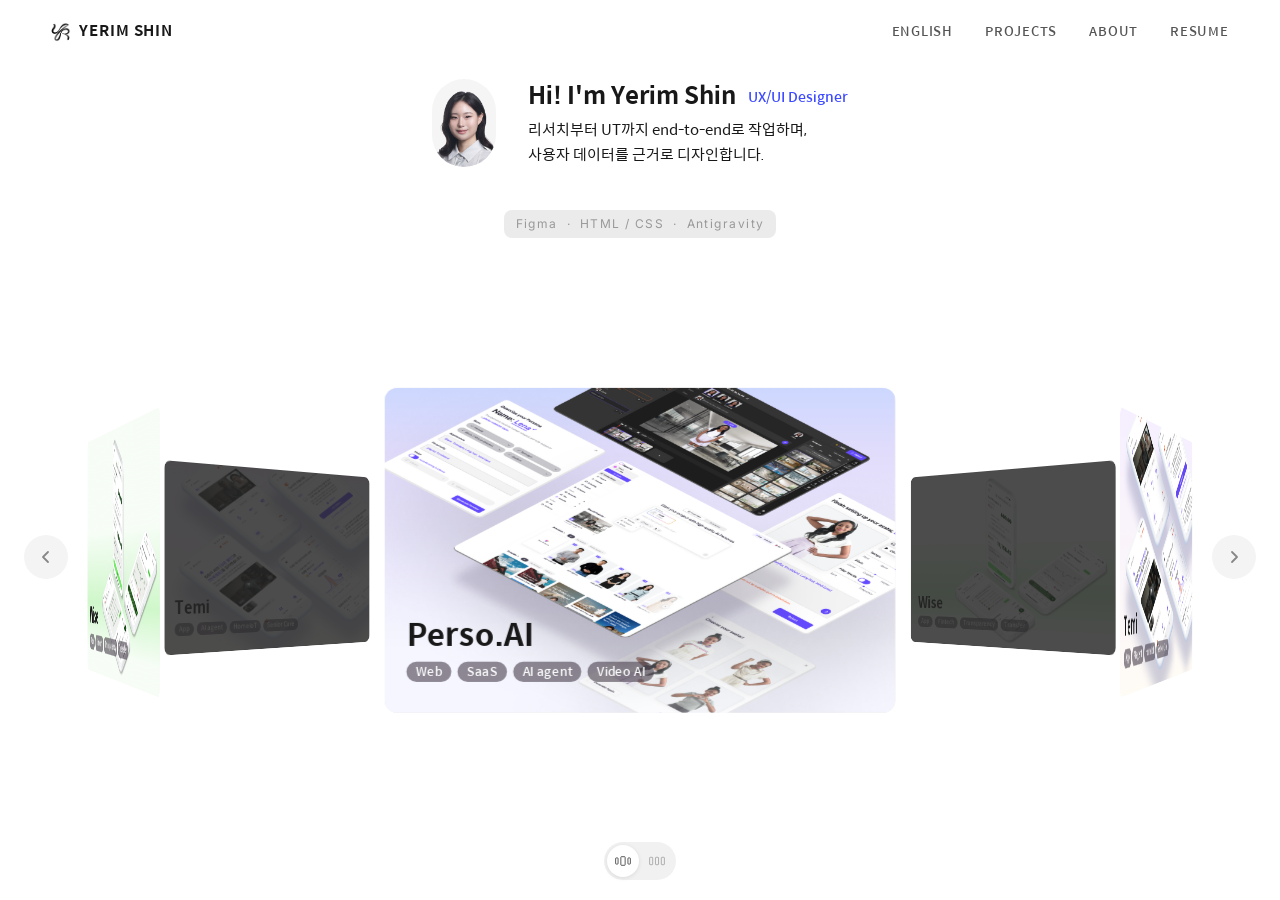
==== commit 2073d2b2: "fix: 모바일에서만 Hi Yerim과 rotating 텍스트 사이 gap 4px 추가" ====
--- a/index.html
+++ b/index.html
@@ -539,7 +539,7 @@
                     <h2 style="margin:0;">Hi! I'm Yerim Shin</h2>
                     <p style="font-size:14px; font-weight:500; color:rgb(62,75,255); margin:0;">UX/UI Designer</p>
                 </div>
-                <div style="margin-top:4px;"></div>
+                <div class="rotating-gap"></div>
                 <div style="overflow:hidden;">
                     <p id="rotating-text"
                         style="font-size:15px; margin:0; white-space:nowrap; transition: transform 0.45s ease, opacity 0.45s ease;">
--- a/yr.css
+++ b/yr.css
@@ -1487,6 +1487,12 @@
   }
 }
 
+.rotating-gap { display: none; }
+
+@media (max-width: 768px) {
+  .rotating-gap { display: block; height: 4px; }
+}
+
 @media (max-width: 480px) {
   .project-info__grid {
     grid-template-columns: 1fr 1fr;
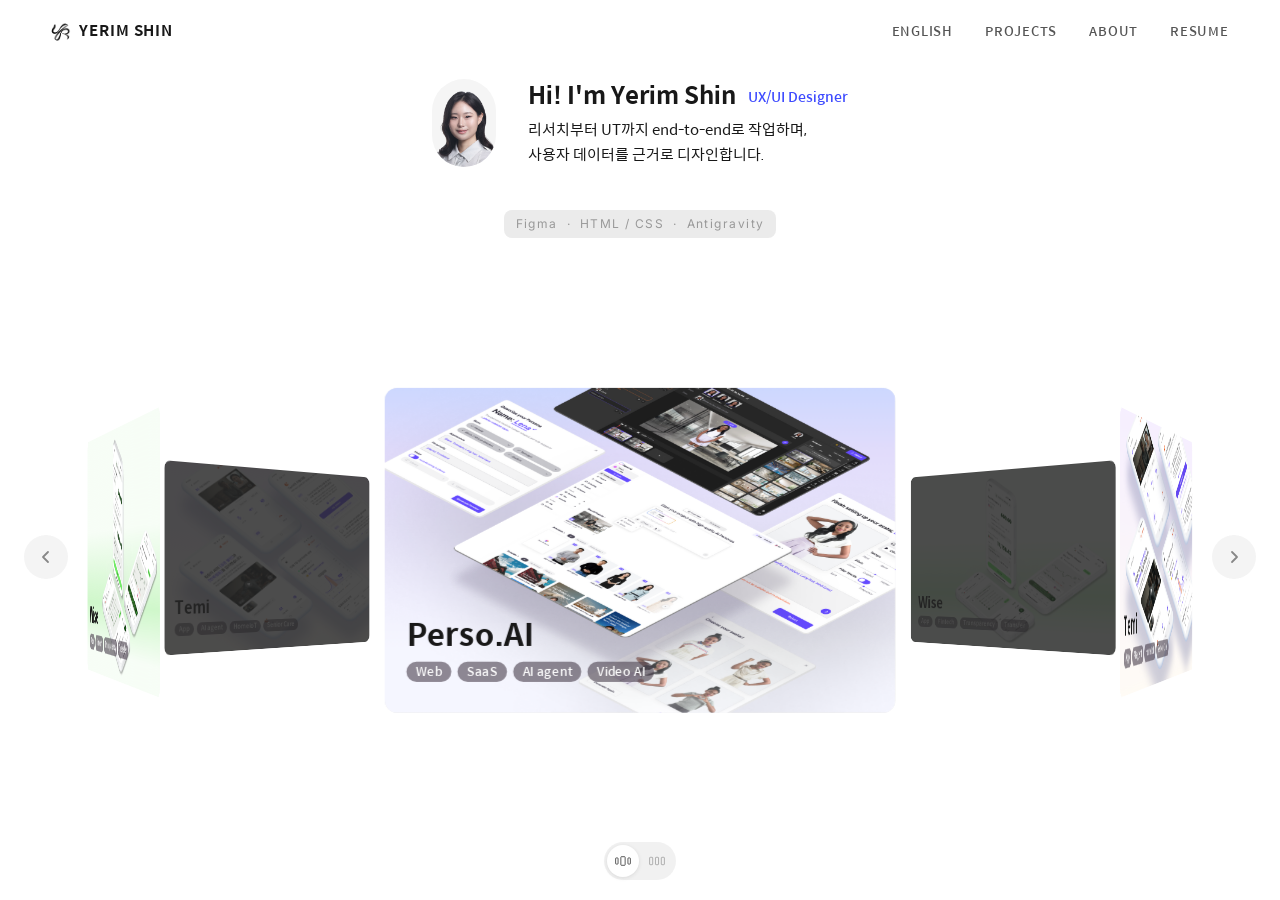
==== commit 48952c72: "4/22-2" ====
--- a/index.html
+++ b/index.html
@@ -548,7 +548,7 @@
                 </div>
             </div>
         </div>
-        <div style="margin-top: 12px; text-align:center;">
+        <div class="intro-skills" style="margin-top: 12px; text-align:center;">
             <p style="
                  font-size: 12px;
                  letter-spacing: 0.12em;
--- a/yr.css
+++ b/yr.css
@@ -145,13 +145,14 @@
   color: var(--color-text);
   line-height: 1.7;
   -webkit-font-smoothing: antialiased;
+  word-break: keep-all;
 }
 
 img {
   max-width: 100%;
   display: block;
   cursor: zoom-in;
-  border-radius: var(--radius-sm);
+  border-radius: var(--radius-md);
 }
 
 a {
@@ -161,6 +162,10 @@
 
 /* ===================== 유틸 ===================== */
 .research-mobile {
+  display: none;
+}
+
+.br-mobile {
   display: none;
 }
 
@@ -175,7 +180,7 @@
 }
 
 .section {
-  padding: 0 0 80px 0;
+  padding: 0 0 120px 0;
 }
 
 .section--gray {
@@ -768,6 +773,10 @@
   text-align: center;
 }
 
+.info-item-group {
+  display: contents;
+}
+
 .info-item__label {
   font-family: var(--font-en);
   font-size: 12px;
@@ -880,7 +889,7 @@
   font-weight: 700;
   color: var(--color-text-muted);
   margin-bottom: 10px;
-  line-height: 1.45;
+  line-height: 1.65;
   letter-spacing: -0.02em;
 }
 
@@ -906,10 +915,11 @@
   font-size: 28px;
   font-weight: 700;
   color: var(--color-primary);
-  padding: 20px 0 80px 0;
+  padding: 20px 0 120px 0;
   line-height: 1.45;
   letter-spacing: -0.02em;
   text-align: center;
+  letter-spacing: 0.12em;
 }
 
 .double-diamond-num {
@@ -932,8 +942,7 @@
 }
 
 .phase-badge,
-.research-card__title,
-.designer-note__title {
+.research-card__title {
   display: inline-flex;
   align-items: center;
   gap: 10px;
@@ -949,6 +958,20 @@
   align-items: center;
 }
 
+.designer-note__title {
+  display: inline-flex;
+  align-items: center;
+  gap: 10px;
+  padding: 4px 12px;
+  color: var(--color-primary);
+  font-family: var(--font-en);
+  font-size: 14px;
+  font-weight: 700;
+  letter-spacing: 0.12em;
+  text-transform: uppercase;
+  align-items: center;
+}
+
 .research-card__title span {
   letter-spacing: 0.03em;
 }
@@ -982,7 +1005,7 @@
 }
 
 .designer-note__title {
-  margin-bottom: 12px;
+  margin-bottom: 6px;
   text-align: center;
 }
 
@@ -1238,7 +1261,6 @@
   background: #fff;
   border-radius: var(--radius-lg);
   padding: 28px 24px;
-  box-shadow: var(--shadow-card);
 }
 
 .takeaway-card__icon {
@@ -1362,9 +1384,107 @@
   }
 }
 
+@media (max-width: 480px) {
+  .hero {
+    display: flex;
+    flex-direction: column;
+    height: 100vh;
+    overflow: visible;
+  }
+
+  .hero__mockup {
+    flex: 1;
+    min-height: 0;
+    overflow-x: clip;
+    overflow-y: visible;
+    padding: 0;
+    position: relative;
+  }
+
+  .hero__mockup-img {
+    width: 100%;
+    height: 100%;
+    object-fit: cover;
+    object-position: center top;
+    margin-left: 0;
+    border-radius: 0;
+    transform: scale(1.5);
+    transform-origin: top center;
+  }
+
+  .hero__inner {
+    flex-shrink: 0;
+    position: static;
+    padding: 20px 20px 36px;
+    margin: 0;
+  }
+}
+
 @media (max-width: 768px) {
+
+  .br-mobile {
+    display: block;
+  }
+
   .section {
-    padding: 70px 0;
+    padding: 40px 0 20px 0;
+  }
+
+  .double-diamond-title {
+    padding: 60px 0 20px 0;
+    font-size: 22px;
+  }
+
+  .project-info {
+    padding: 60px 20px 20px;
+  }
+
+  .rationale-spacer {
+    margin: 0 !important;
+  }
+
+  .project-concept {
+    padding-bottom: 60px;
+  }
+
+  .section-desc {
+    margin-bottom: 24px;
+  }
+
+  .hmw-section {
+    margin: 40px 0 20px 0;
+  }
+
+  .cite-grid {
+    gap: 0;
+  }
+
+  .container {
+    padding: 0 24px;
+  }
+
+  .crazy8-wrapper video {
+    width: 100%;
+    height: 100%;
+    object-fit: cover;
+    object-position: top;
+    margin: 0;
+  }
+
+  .intro-skills {
+    margin-top: 40px !important;
+  }
+
+  .spacer-80 {
+    margin: 0 !important;
+  }
+
+  .proto-cta {
+    margin-bottom: 20px !important;
+  }
+
+  .matrix-title {
+    margin-top: 60px !important;
   }
 
   .navbar__links {
@@ -1375,10 +1495,6 @@
     display: flex;
   }
 
-  .hero__inner {
-    padding: 60px 20px 40px;
-  }
-
   .hero__title {
     font-size: 38px;
   }
@@ -1389,6 +1505,12 @@
 
   .project-info__grid {
     grid-template-columns: repeat(2, 1fr);
+  }
+
+  .info-item-group {
+    display: flex;
+    flex-direction: column;
+    gap: 24px;
   }
 
   .concept-grid {
@@ -1424,13 +1546,15 @@
     cursor: pointer;
     display: flex;
     align-items: center;
-    gap: 8px;
+    justify-content: center;
+    gap: 2px;
     font-size: 12px;
-    font-weight: 600;
-    color: var(--color-primary);
+    font-weight: 400;
+    color: var(--color-text-light);
     list-style: none;
     padding: 10px 0;
     border-top: none;
+    text-align: right;
   }
 
   .research-docs__summary::-webkit-details-marker {
@@ -1438,9 +1562,16 @@
   }
 
   .research-docs__summary::after {
-    content: '﹀';
-    font-size: 12px;
+    content: '';
+    display: inline-block;
+    width: 8px;
+    height: 8px;
+    background-image: url("data:image/svg+xml,%3Csvg xmlns='http://www.w3.org/2000/svg' width='8' height='8' viewBox='0 0 8 8'%3E%3Cpolyline points='1,2.5 4,5.5 7,2.5' fill='none' stroke='%23999999' stroke-width='1.5' stroke-linecap='round' stroke-linejoin='round'/%3E%3C/svg%3E");
+    background-repeat: no-repeat;
+    background-position: center;
+    background-size: contain;
     transition: transform 0.2s;
+    flex-shrink: 0;
   }
 
   .research-docs[open] .research-docs__summary::after {
@@ -1479,18 +1610,24 @@
   }
 
   .ut-metrics {
-    grid-template-columns: 1fr;
+    grid-template-areas: 1fr;
   }
 
   .takeaway-grid {
     grid-template-columns: 1fr;
-  }
-}
-
-.rotating-gap { display: none; }
+    padding: 0;
+  }
+}
+
+.rotating-gap {
+  display: none;
+}
 
 @media (max-width: 768px) {
-  .rotating-gap { display: block; height: 4px; }
+  .rotating-gap {
+    display: block;
+    height: 12px;
+  }
 }
 
 @media (max-width: 480px) {
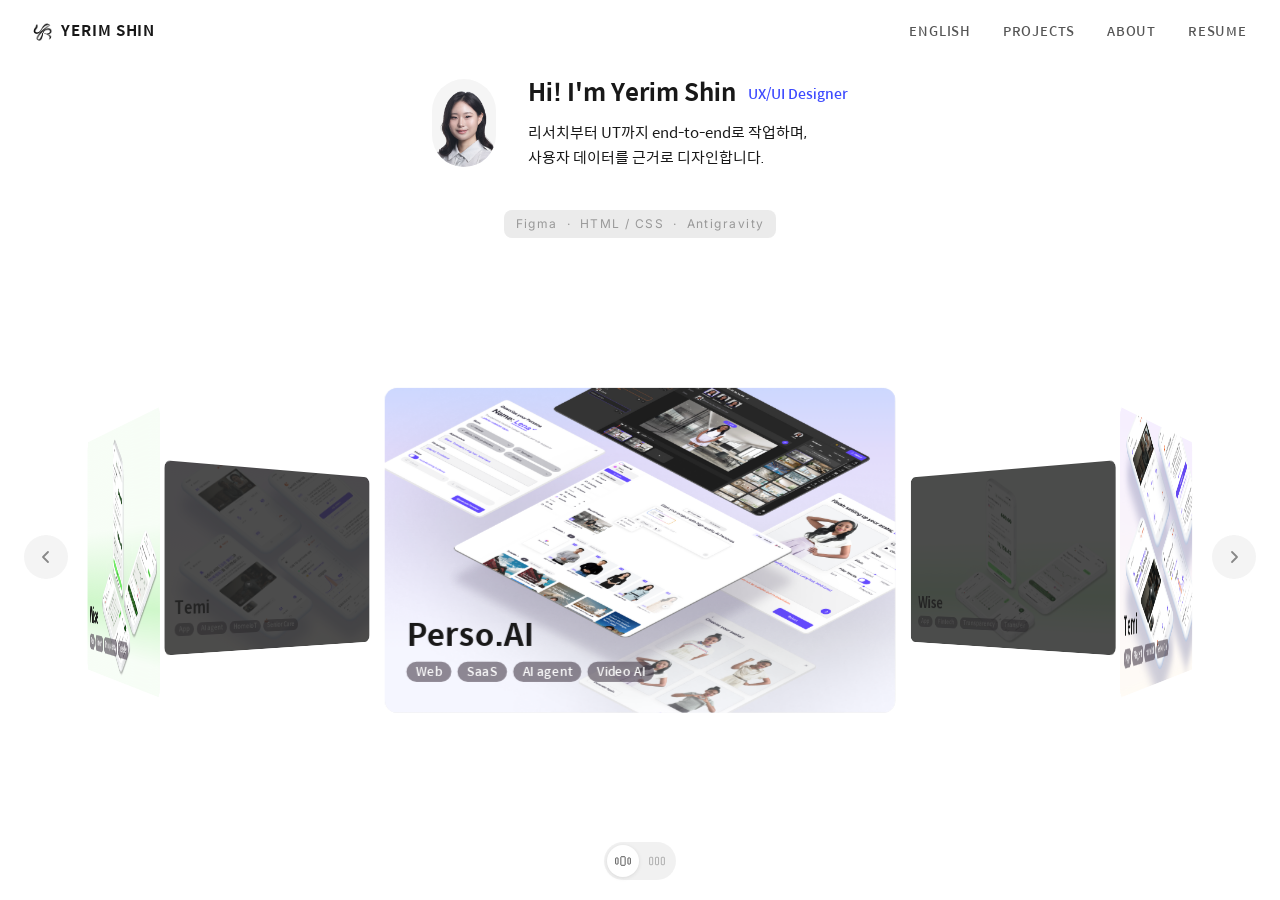
==== commit 23f89e13: "4/23" ====
--- a/index.html
+++ b/index.html
@@ -226,7 +226,7 @@
         }
 
         .card-text-block h1 {
-            color: var(--color-text);
+            color: var(--color-text-primary);
             line-height: 1.15;
             font-family: SpoqaHanSansNeo, sans-serif;
             margin: 0;
@@ -235,7 +235,7 @@
         }
 
         .card-text-block p {
-            color: var(--color-text);
+            color: var(--color-text-primary);
             font-size: 8px;
             font-weight: 500;
             margin: 0;
@@ -464,7 +464,7 @@
                 display: flex;
                 flex-direction: column;
                 gap: 32px;
-                padding: 80px 24px 48px;
+                padding: 56px 24px 48px;
             }
 
             .mobile-card {
@@ -539,6 +539,7 @@
                     <h2 style="margin:0;">Hi! I'm Yerim Shin</h2>
                     <p style="font-size:14px; font-weight:500; color:rgb(62,75,255); margin:0;">UX/UI Designer</p>
                 </div>
+                <div class="spacer-desktop-6"></div>
                 <div class="rotating-gap"></div>
                 <div style="overflow:hidden;">
                     <p id="rotating-text"
@@ -552,7 +553,7 @@
             <p style="
                  font-size: 12px;
                  letter-spacing: 0.12em;
-                 color: var(--color-text-light);
+                 color: var(--color-text-tertiary);
                  text-align: center;
                  margin: 0;
                  font-family: 'Inter', sans-serif;
@@ -767,9 +768,11 @@
         <a class="mobile-card" href="Temi.html" style="background:#fff;">
             <div style="position:relative; width:100%; height:100%;">
                 <div class="card-gradient-bg-temi"></div>
-                <img class="card-img-fill" src="Temi_Image/Temi_hero.png" alt="Temi hero" style="scale:calc(1.3)">
+                <img class="card-img-fill" src="Temi_Image/Temi_hero.png" alt="Temi hero"
+                    style="scale:calc(1.3); padding-bottom:8px;">
                 <div class="card-text-block">
                     <h1>Temi</h1>
+                    <p style="font-size: 12px; line-height: 1.4; font-weight: 500;">치매 일몰증후군 대응 홈IoT</p>
                     <div class="hero__tags" span>
                         <span class="tag"><span>App</span></span>
                         <span class="tag"><span>AI agent</span></span>
@@ -782,9 +785,11 @@
         <a class="mobile-card" href="Wise.html" style="background:#fff;">
             <div style="position:relative; width:100%; height:100%;">
                 <div class="card-gradient-bg-wise"></div>
-                <img class="card-img-fill" src="Wise_Image/Wise_hero.png" alt="Wise hero" style="object-fit: cover;">
+                <img class="card-img-fill" src="Wise_Image/Wise_hero.png" alt="Wise hero"
+                    style="object-fit: contain; padding-top:12px; padding-left: 64px;scale:calc(1.03)">
                 <div class="card-text-block">
                     <h1>Wise</h1>
+                    <p style="font-size: 12px; line-height: 1.4;">핀테크 송금 투명성 개선</p>
                     <div class="hero__tags" span>
                         <span class="tag"><span>App</span></span>
                         <span class="tag"><span>Fintech</span></span>
@@ -801,6 +806,7 @@
                     style="scale:calc(1.6); padding-top:20px; padding-left:20px; object-position: top;">
                 <div class="card-text-block">
                     <h1>Perso.AI</h1>
+                    <p style="font-size: 12px; line-height: 1.4;">AI 기반 영상편집 SaaS</p>
                     <div class="hero__tags" span>
                         <span class="tag"><span>Web</span></span>
                         <span class="tag"><span>SaaS</span></span>
--- a/yr.css
+++ b/yr.css
@@ -55,14 +55,15 @@
   --color-primary-mid: #9D91F7;
   --color-primary-light: #EEF0FF;
   --color-primary-bg: #F5F3FF;
-  --color-bg: #FFFFFF;
+  --color-white: #FFFFFF;
   --color-bg-section: #FFFFFF;
   --color-text: #181818;
-  --color-text-muted: #555555;
-  --color-text-light: #999999;
+  --color-text-secondary: #555555;
+  --color-text-tertiary: #9E9E9E;
   --color-border: #E8E8E8;
+  --color-background-grey: #3f3f40;
   --color-img: #D9D9D9;
-  --color-tag-bg: #F6F6F6;
+  --color-tag-bg: rgb(245, 245, 247, 0.5);
 
   --font-ko: 'SpoqaHanSansNeo', sans-serif;
   --font-en: 'SpoqaHanSansNeo', sans-serif;
@@ -87,8 +88,8 @@
   --color-bg: #FFFFFF;
   --color-bg-section: #FFFFFF;
   --color-text: #181818;
-  --color-text-muted: #555555;
-  --color-text-light: #999999;
+  --color-text-secondary: #555555;
+  --color-text-tertiary: #999999;
   --color-border: #E8E8E8;
   --color-img: #D9D9D9;
   --color-tag-bg: #F6F6F6;
@@ -103,8 +104,8 @@
   --color-bg: #FFFFFF;
   --color-bg-section: #FFFFFF;
   --color-text: #181818;
-  --color-text-muted: #555555;
-  --color-text-light: #999999;
+  --color-text-secondary: #555555;
+  --color-text-tertiary: #999999;
   --color-border: #E8E8E8;
   --color-img: #D9D9D9;
   --color-tag-bg: #F6F6F6;
@@ -119,8 +120,8 @@
   --color-bg: #FFFFFF;
   --color-bg-section: #FFFFFF;
   --color-text: #181818;
-  --color-text-muted: #555555;
-  --color-text-light: #999999;
+  --color-text-secondary: #555555;
+  --color-text-tertiary: #999999;
   --color-border: #E8E8E8;
   --color-img: #D9D9D9;
   --color-tag-bg: #F6F6F6;
@@ -161,12 +162,25 @@
 }
 
 /* ===================== 유틸 ===================== */
+.spacer-mobile {
+  display: none;
+}
+
 .research-mobile {
   display: none;
 }
 
 .br-mobile {
   display: none;
+}
+
+.br-desktop {
+  display: block;
+}
+
+.spacer-desktop-6 {
+  display: block;
+  height: 6px;
 }
 
 .research-desktop {
@@ -176,7 +190,7 @@
 .container {
   max-width: var(--max-w);
   margin: 0 auto;
-  padding: 0 clamp(20px, 4vw, 60px);
+  padding: 0 clamp(20px, 2.6vw, 60px);
 }
 
 .section {
@@ -203,8 +217,15 @@
   display: block;
 }
 
+.label span {
+  display: block;
+  margin-bottom: 2px;
+  font-weight: 700;
+}
+
+
 .label--gray {
-  color: var(--color-text-light);
+  color: var(--color-text-tertiary);
 }
 
 /* 섹션 제목 */
@@ -219,10 +240,16 @@
 
 .section-desc {
   font-size: clamp(16px, 1vw, 18px);
-  color: var(--color-text-muted);
+  color: var(--color-text-primary);
   line-height: 1.8;
   max-width: clamp(640px, 45vw, 720px);
   margin-bottom: 44px;
+}
+
+.section-desc-center span,
+.section-desc span,
+.rationale__desc span {
+  font-weight: 700;
 }
 
 /* 이미지 플레이스홀더 */
@@ -264,9 +291,9 @@
 /* 이미지 캡션 */
 .img-caption {
   font-size: 12px;
-  color: var(--color-text-light);
+  color: var(--color-text-tertiary);
   text-align: center;
-  margin-top: 10px;
+  margin-top: 12px;
 }
 
 /* 구분선 */
@@ -298,7 +325,7 @@
 .navbar__inner {
   max-width: 1920px;
   margin: 0 auto;
-  padding: 0 clamp(20px, 4vw, 60px);
+  padding: 0 clamp(20px, 2.6vw, 60px);
   height: 100%;
   display: flex;
   align-items: center;
@@ -330,7 +357,7 @@
   font-weight: 500;
   letter-spacing: 0.06em;
   text-transform: uppercase;
-  color: var(--color-text-muted);
+  color: var(--color-text-secondary);
   transition: color 0.2s;
 }
 
@@ -377,7 +404,7 @@
   font-weight: 500;
   letter-spacing: 0.06em;
   text-transform: uppercase;
-  color: var(--color-text-muted);
+  color: var(--color-text-secondary);
   border-radius: calc(var(--radius-md) - 6px);
   transition: background 0.15s, color 0.15s;
   white-space: nowrap;
@@ -424,7 +451,7 @@
   background: rgba(255, 255, 255, 0.9);
   backdrop-filter: blur(2px);
   -webkit-backdrop-filter: blur(2px);
-  padding: 20px clamp(20px, 4vw, 40px);
+  padding: 20px clamp(20px, 2.6vw, 40px);
   z-index: 999;
 }
 
@@ -441,7 +468,7 @@
   font-weight: 500;
   letter-spacing: 0.06em;
   text-transform: uppercase;
-  color: var(--color-text-muted);
+  color: var(--color-text-secondary);
   border-bottom: 1px solid var(--color-border);
 }
 
@@ -461,7 +488,7 @@
   font-size: 14px;
   font-weight: 500;
   line-height: 1;
-  color: var(--color-text-muted);
+  color: var(--color-text-secondary);
 }
 
 
@@ -483,7 +510,7 @@
   font-weight: 500;
   letter-spacing: 0.06em;
   text-transform: uppercase;
-  color: var(--color-text-muted);
+  color: var(--color-text-secondary);
   border-bottom: none;
   transition: color 0.15s;
 }
@@ -495,7 +522,7 @@
 /* ===================== 히어로 ===================== */
 .hero {
   min-height: 100vh;
-  background: linear-gradient(to bottom, rgba(240, 228, 244, 90) 0%, rgba(255, 236, 208, 0) 100%);
+  background: linear-gradient(to bottom, rgba(240, 228, 244, 90) 0%, rgba(255, 236, 208, 0.1) 60%, rgba(255, 255, 255, 0) 70%);
   padding-top: var(--nav-h);
   position: relative;
   overflow-x: clip;
@@ -517,7 +544,7 @@
   margin-bottom: 38px;
 }
 
-.hero__tags span.tag {
+[data-theme="portfolio"] .hero__tags span.tag {
   padding: 0px 6px;
 }
 
@@ -578,7 +605,7 @@
 .hero__desc {
   font-size: 15px;
   line-height: 1.8;
-  color: var(--color-text-muted);
+  color: var(--color-text-secondary);
   margin-bottom: 12px;
   max-width: 480px;
 }
@@ -650,6 +677,8 @@
   width: auto;
   max-width: none;
   border-radius: 0;
+  transform: scale(1.09);
+  transform-origin: top center;
 }
 
 @media (min-width: 1441px) {
@@ -675,6 +704,7 @@
   .hero__mockup-img {
     height: calc(800px * (100vw / 1440));
     width: auto;
+    transform: scale(1.04);
   }
 }
 
@@ -691,7 +721,7 @@
     left: 0;
     height: auto;
     width: 100%;
-    padding: 0 clamp(20px, 4vw, 60px);
+    padding: 0 clamp(20px, 2.6vw, 60px);
     box-sizing: border-box;
   }
 
@@ -707,7 +737,7 @@
     bottom: auto;
     left: auto;
     max-width: 100%;
-    padding: 48px clamp(20px, 4vw, 60px) 60px;
+    padding: 48px clamp(20px, 2.6vw, 60px) 60px;
   }
 }
 
@@ -729,7 +759,7 @@
   font-weight: 600;
   letter-spacing: 0.2em;
   text-transform: uppercase;
-  color: var(--color-text-light);
+  color: var(--color-text-tertiary);
   writing-mode: vertical-rl;
 }
 
@@ -790,14 +820,14 @@
 .info-item__value {
   font-size: 14px;
   line-height: 1.8;
-  color: var(--color-text-light);
+  color: var(--color-text-tertiary);
   font-weight: 500;
 }
 
 .info-item__value span {
   display: block;
   font-weight: 500;
-  color: var(--color-text-light);
+  color: var(--color-text-tertiary);
   font-size: 14px;
 }
 
@@ -806,13 +836,13 @@
   display: grid;
   grid-template-columns: 1fr 1fr;
   gap: 0;
-  border: 1px solid var(--color-border);
-  border-radius: var(--radius-lg);
+  border-top: 1px solid var(--color-border);
+  border-bottom: 1px solid var(--color-border);
   overflow: hidden;
 }
 
 .concept-box {
-  padding: 48px 44px;
+  padding: 32px 44px;
   text-align: center;
 }
 
@@ -834,8 +864,7 @@
   display: flex;
   align-items: flex-start;
   justify-content: center;
-  gap: 12px;
-  margin-bottom: 16px;
+  margin-bottom: 12px;
 }
 
 .concept-box__row:last-child {
@@ -852,14 +881,14 @@
 }
 
 .concept-text {
-  font-size: 16px;
-  color: var(--color-text-muted);
+  font-size: 14px;
+  color: var(--color-text-primary);
   font-weight: 500;
   line-height: 1.0;
 }
 
 .concept-text strong {
-  color: var(--color-text-muted);
+  color: var(--color-text-primary);
   font-weight: 500;
 }
 
@@ -870,7 +899,7 @@
 
 .project-rationale .container {
   background: var(--color-tag-bg);
-  padding: 20px;
+  padding: 20px clamp(20px, 2.6vw, 80px);
   border-radius: 24px;
   max-width: 1080px;
   width: calc(100% - 40px);
@@ -885,9 +914,9 @@
 }
 
 .rationale__question {
-  font-size: clamp(18px, 2.8vw, 24px);
+  font-size: clamp(16px, 2.8vw, 18px);
   font-weight: 700;
-  color: var(--color-text-muted);
+  color: var(--color-text-primary);
   margin-bottom: 10px;
   line-height: 1.65;
   letter-spacing: -0.02em;
@@ -907,7 +936,7 @@
 .rationale__desc {
   font-size: 15px;
   line-height: 1.;
-  color: var(--color-text-muted);
+  color: var(--color-text-secondary);
 }
 
 /* ===================== 더블다이아 타이틀 ===================== */
@@ -1014,7 +1043,7 @@
   font-size: 18px;
   font-weight: 400;
   line-height: 1.6;
-  color: var(--color-text-muted);
+  color: var(--color-text-secondary);
 }
 
 .designer-note__body p {
@@ -1026,11 +1055,19 @@
 }
 
 /* ===================== 연구 카드 ===================== */
+.research-card .label {
+  margin-bottom: 4px;
+}
+
+.research-card .label span {
+  margin-bottom: 2px;
+}
+
 .research-card {
   background: var(--color-tag-bg);
   border-radius: var(--radius-lg);
   padding: 18px 28px;
-  text-align: center;
+  text-align: left;
 }
 
 .research-card__tag {
@@ -1045,20 +1082,19 @@
 
 .research-card__title {
   margin-bottom: 12px;
-  text-align: center;
 }
 
 .research-card__body {
-  font-size: 15px;
-  color: var(--color-text);
-  line-height: 1.75;
-  text-align: center;
+  font-size: 14px;
+  color: var(--color-text-secondary);
+  line-height: 1.6;
+  font-weight: 500;
 }
 
 .research-card__cite {
   font-size: 11px;
-  color: var(--color-text-light);
-  margin-top: 12px;
+  color: var(--color-text-tertiary);
+  margin-top: 8px;
   font-style: italic;
 }
 
@@ -1079,9 +1115,14 @@
   line-height: 1.5;
 }
 
-.hmw-quote::before,
+.hmw-quote::before {
+  content: '“';
+  color: var(--color-primary);
+}
+
+
 .hmw-quote::after {
-  content: '"';
+  content: '”';
   color: var(--color-primary);
 }
 
@@ -1182,7 +1223,7 @@
   font-weight: 600;
   letter-spacing: 0.12em;
   text-transform: uppercase;
-  color: var(--color-text-light);
+  color: var(--color-text-tertiary);
   margin-bottom: 12px;
 }
 
@@ -1198,7 +1239,7 @@
 .hifi-content__desc {
   font-size: 14px;
   line-height: 1.9;
-  color: var(--color-text-muted);
+  color: var(--color-text-primary);
 }
 
 .phone-mockup {
@@ -1240,7 +1281,7 @@
 
 .ut-metric-card__label {
   font-size: 12px;
-  color: var(--color-text-muted);
+  color: var(--color-text-secondary);
   line-height: 1.5;
 }
 
@@ -1277,7 +1318,7 @@
 
 .takeaway-card__desc {
   font-size: 14px;
-  color: var(--color-text-muted);
+  color: var(--color-text-primary);
   line-height: 1.8;
 }
 
@@ -1422,12 +1463,30 @@
 
 @media (max-width: 768px) {
 
+  .spacer-mobile {
+    display: block;
+    height: 80px;
+  }
+
+  .spacer-mobile-4 {
+    display: block;
+    height: 4px;
+  }
+
+  .spacer-desktop-6 {
+    display: none;
+  }
+
   .br-mobile {
     display: block;
   }
 
+  .br-desktop {
+    display: none;
+  }
+
   .section {
-    padding: 40px 0 20px 0;
+    padding: 60px 0 20px 0;
   }
 
   .double-diamond-title {
@@ -1472,7 +1531,7 @@
   }
 
   .intro-skills {
-    margin-top: 40px !important;
+    margin-top: 20px !important;
   }
 
   .spacer-80 {
@@ -1484,7 +1543,8 @@
   }
 
   .matrix-title {
-    margin-top: 60px !important;
+    margin-top: 0 !important;
+    font-size: 20px !important;
   }
 
   .navbar__links {
@@ -1550,7 +1610,7 @@
     gap: 2px;
     font-size: 12px;
     font-weight: 400;
-    color: var(--color-text-light);
+    color: var(--color-text-tertiary);
     list-style: none;
     padding: 10px 0;
     border-top: none;
@@ -1611,6 +1671,23 @@
 
   .ut-metrics {
     grid-template-areas: 1fr;
+    margin: 20px 0;
+  }
+
+  .crazy8-video-grid {
+    margin-bottom: 0 !important;
+  }
+
+  .takeaway-section {
+    margin-top: 20px;
+  }
+
+  .ut-metric-card {
+    padding: 20px;
+  }
+
+  .thematic-img {
+    margin-top: 20px !important;
   }
 
   .takeaway-grid {
@@ -1667,5 +1744,5 @@
 
 .site-footer__info {
   font-size: 13px;
-  color: var(--color-text-light);
+  color: var(--color-text-tertiary);
 }
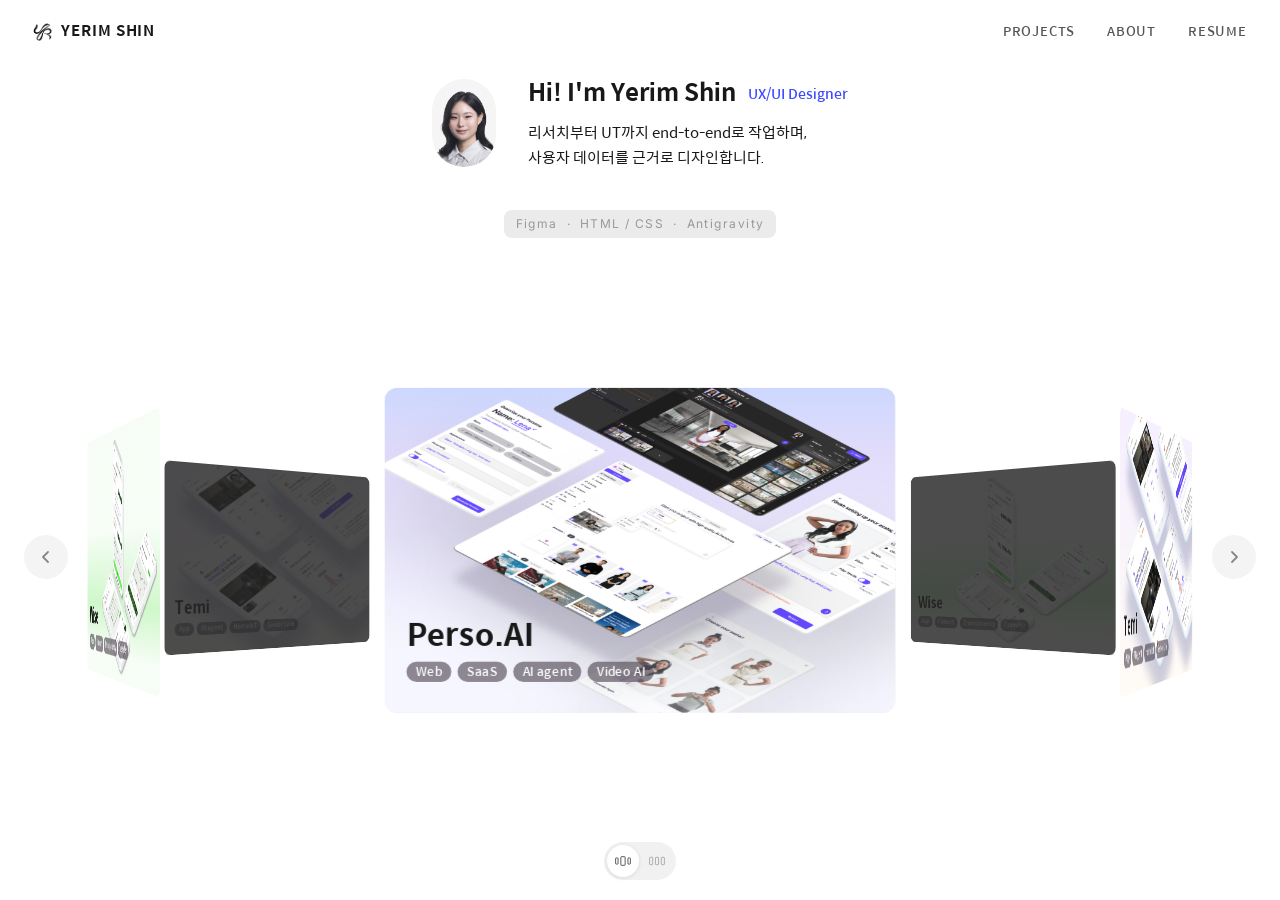
==== commit 4794cf75: "Perso 히어로" ====
--- a/index.html
+++ b/index.html
@@ -493,7 +493,7 @@
             <a href="index.html" class="navbar__logo"><img src="Temi_Image/logo.png"
                     style="width: 20px; height: 20px;">Yerim Shin</a>
             <ul class="navbar__links">
-                <li><a href="#">English</a></li>
+                <li style="display:none;"><a href="#">English</a></li>
                 <li class="navbar__dropdown">
                     <a href="#">Projects</a>
                     <div class="navbar__dropdown-menu">
@@ -512,7 +512,7 @@
             </div>
         </div>
         <div class="navbar__mobile-menu" id="mobileMenu">
-            <a href="#">English</a>
+            <a href="#" style="display:none;">English</a>
             <div class="mobile-projects-row" id="mobileProjectsRow">
                 Projects <span class="mobile-projects-arrow">+</span>
             </div>
--- a/yr.css
+++ b/yr.css
@@ -97,7 +97,7 @@
 
 /* Perso_color */
 [data-theme="perso"] {
-  --color-primary: #E8623A;
+  --color-primary: #E631A4;
   --color-primary-mid: #F08A68;
   --color-primary-light: #FDEEE8;
   --color-primary-bg: #FEF5F2;
@@ -520,7 +520,7 @@
 }
 
 /* ===================== 히어로 ===================== */
-.hero {
+.hero[data-theme="temi"] {
   min-height: 100vh;
   background: linear-gradient(to bottom, rgba(240, 228, 244, 90) 0%, rgba(255, 236, 208, 0.1) 60%, rgba(255, 255, 255, 0) 70%);
   padding-top: var(--nav-h);
@@ -529,6 +529,15 @@
   overflow-y: visible;
 }
 
+.hero[data-theme="perso"] {
+  min-height: 100vh;
+  background: linear-gradient(to bottom, rgba(89, 125, 255, 0.3) 0%, rgba(158, 140, 243, 0.3) 20%, rgba(161, 167, 255, 0.1) 80%);
+  padding-top: var(--nav-h);
+  position: relative;
+  overflow-x: clip;
+  overflow-y: visible;
+}
+
 .hero__inner {
   position: absolute;
   bottom: 60px;
@@ -565,7 +574,7 @@
   font-size: 14px;
   font-weight: 500;
   background: rgb(73, 63, 75, 0.6);
-  color: var(--color-bg);
+  color: var(--color-white);
 }
 
 .tag span {
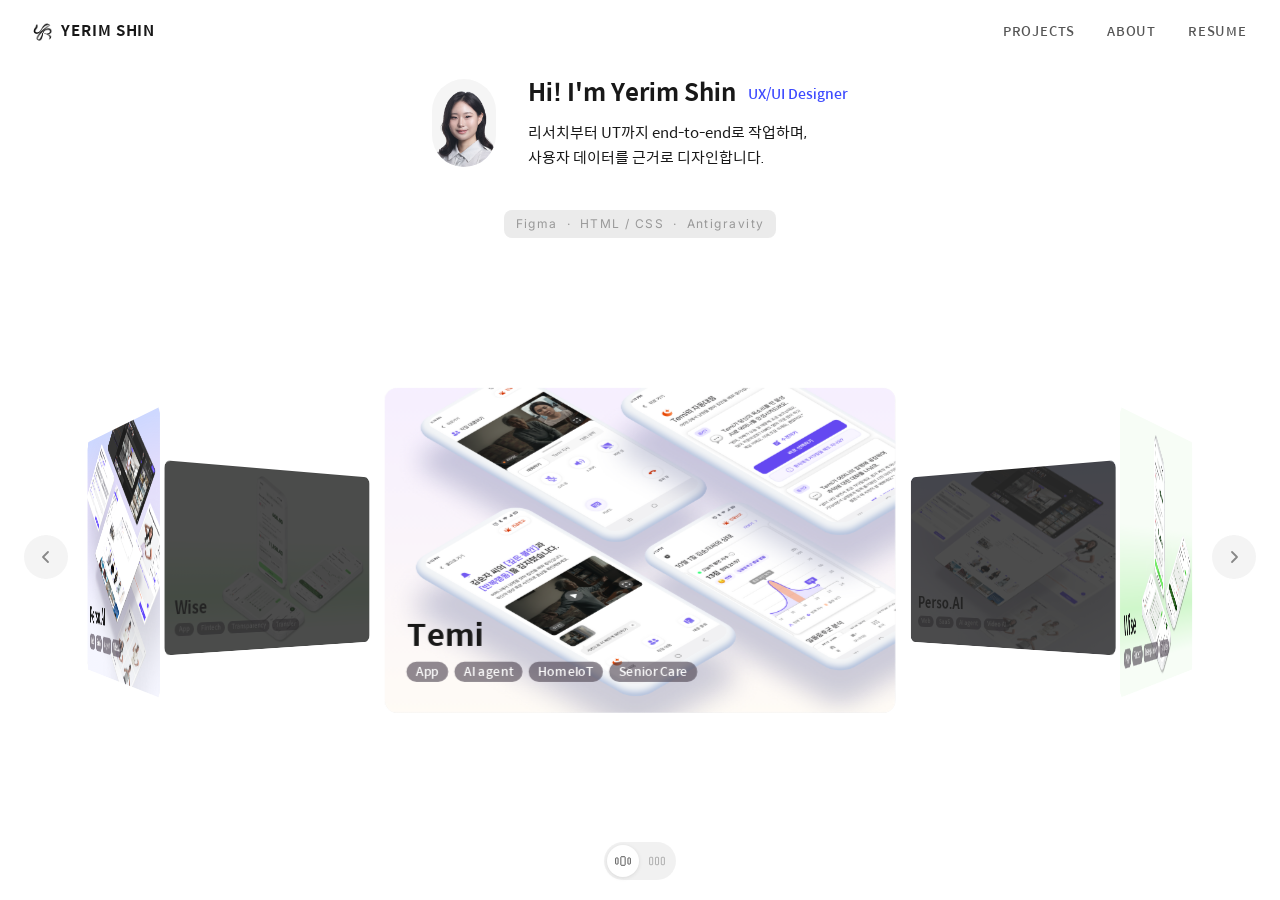
==== commit 9532994f: "자물쇠" ====
--- a/index.html
+++ b/index.html
@@ -568,24 +568,6 @@
         <div class="gallery-section" id="scene">
             <div class="rig" id="rig">
                 <div class="card" id="c0">
-                    <a class="card-face" href="PersoAI.html" style="background:#fff;" data-bubble="AI 아바타 영상 제작 에이전트">
-                        <div style="position:relative; width:100%; height:100%;">
-                            <div class="card-gradient-bg-persoAI"></div>
-                            <img class="card-img-fill" src="PersoAI_Image/Perso_hero.png" alt="PersoAI hero"
-                                style="scale:calc(1.6); padding-top:20px; padding-left:20px; object-position: top;">
-                            <div class="card-text-block">
-                                <h1>Perso.AI</h1>
-                                <div class="hero__tags" span>
-                                    <span class="tag"><span>Web</span></span>
-                                    <span class="tag"><span>SaaS</span></span>
-                                    <span class="tag"><span>AI agent</span></span>
-                                    <span class="tag"><span>Video AI</span></span>
-                                </div>
-                            </div>
-                        </div>
-                    </a>
-                </div>
-                <div class="card" id="c1">
                     <a class="card-face" href="Temi.html" style="background:#fff;" data-bubble="시니어 케어 AI 홈 IoT 앱">
                         <div style="position:relative; width:100%; height:100%;">
                             <div class="card-gradient-bg-temi"></div>
@@ -603,8 +585,8 @@
                         </div>
                     </a>
                 </div>
-                <div class="card" id="c2">
-                    <a class="card-face" href="Wise.html" style="background:#fff;" data-bubble="핀테크 송금 투명성 개선">
+                <div class="card" id="c1">
+                    <a class="card-face" href="Wise.html" data-locked style="background:#fff;" data-bubble="핀테크 송금 투명성 개선">
                         <div style="position:relative; width:100%; height:100%;">
                             <div class="card-gradient-bg-wise"></div>
                             <img class="card-img-fill" src="Wise_Image/Wise_hero.png" alt="Wise hero"
@@ -621,8 +603,8 @@
                         </div>
                     </a>
                 </div>
-                <div class="card" id="c3">
-                    <a class="card-face" href="PersoAI.html" style="background:#fff;" data-bubble="AI 아바타 영상 제작 에이전트">
+                <div class="card" id="c2">
+                    <a class="card-face" href="PersoAI.html" data-locked style="background:#fff;" data-bubble="AI 아바타 영상 제작 에이전트">
                         <div style="position:relative; width:100%; height:100%;">
                             <div class="card-gradient-bg-persoAI"></div>
                             <img class="card-img-fill" src="PersoAI_Image/Perso_hero.png" alt="PersoAI hero"
@@ -639,11 +621,11 @@
                         </div>
                     </a>
                 </div>
-                <div class="card" id="c4">
+                <div class="card" id="c3">
                     <a class="card-face" href="Temi.html" style="background:#fff;" data-bubble="시니어 케어 AI 홈 IoT 앱">
                         <div style="position:relative; width:100%; height:100%;">
                             <div class="card-gradient-bg-temi"></div>
-                            <img class="card-img-fill" src="Temi_Image/Temi_hero.png" alt="Temi hero"
+                            <img class="card-img-fill" src="Temi_Image/Temi_hero.png" alt="Temi hero" loading="lazy"
                                 style="scale:calc(1.3)">
                             <div class="card-text-block">
                                 <h1>Temi</h1>
@@ -657,11 +639,11 @@
                         </div>
                     </a>
                 </div>
-                <div class="card" id="c5">
-                    <a class="card-face" href="Wise.html" style="background:#fff;" data-bubble="핀테크 송금 투명성 개선">
+                <div class="card" id="c4">
+                    <a class="card-face" href="Wise.html" data-locked style="background:#fff;" data-bubble="핀테크 송금 투명성 개선">
                         <div style="position:relative; width:100%; height:100%;">
                             <div class="card-gradient-bg-wise"></div>
-                            <img class="card-img-fill" src="Wise_Image/Wise_hero.png" alt="Wise hero"
+                            <img class="card-img-fill" src="Wise_Image/Wise_hero.png" alt="Wise hero" loading="lazy"
                                 style="object-fit: contain; padding-top:12px; padding-left: 64px;scale:calc(1.03)">
                             <div class="card-text-block">
                                 <h1>Wise</h1>
@@ -675,14 +657,47 @@
                         </div>
                     </a>
                 </div>
+                <div class="card" id="c5">
+                    <a class="card-face" href="PersoAI.html" data-locked style="background:#fff;" data-bubble="AI 아바타 영상 제작 에이전트">
+                        <div style="position:relative; width:100%; height:100%;">
+                            <div class="card-gradient-bg-persoAI"></div>
+                            <img class="card-img-fill" src="PersoAI_Image/Perso_hero.png" alt="PersoAI hero" loading="lazy"
+                                style="scale:calc(1.6); padding-top:20px; padding-left:20px; object-position: top;">
+                            <div class="card-text-block">
+                                <h1>Perso.AI</h1>
+                                <div class="hero__tags" span>
+                                    <span class="tag"><span>Web</span></span>
+                                    <span class="tag"><span>SaaS</span></span>
+                                    <span class="tag"><span>AI agent</span></span>
+                                    <span class="tag"><span>Video AI</span></span>
+                                </div>
+                            </div>
+                        </div>
+                    </a>
+                </div>
             </div>
             <!-- 갤러리 컨트롤 버튼 -->
             <!-- 그리드 뷰 -->
             <div class="grid-view" id="gridView">
-                <a class="grid-card" href="PersoAI.html" data-bubble="AI 아바타 영상 제작 에이전트">
+                <a class="grid-card" href="Temi.html" data-bubble="시니어 케어 AI 홈 IoT 앱">
+                    <div style="position:relative; width:100%; height:100%;">
+                        <div class="card-gradient-bg-temi"></div>
+                        <img class="card-img-fill" src="Temi_Image/Temi_hero.png" alt="Temi hero" loading="lazy"
+                            style="scale:calc(1.3);">
+                        <div class="card-text-block">
+                            <h1>Temi</h1>
+                            <div class="hero__tags" span>
+                                <span class="tag"><span>App</span></span>
+                                <span class="tag"><span>AI agent</span></span>
+                                <span class="tag"><span>HomeIoT</span></span>
+                            </div>
+                        </div>
+                    </div>
+                </a>
+                <a class="grid-card" href="PersoAI.html" data-locked data-bubble="AI 아바타 영상 제작 에이전트">
                     <div style="position:relative; width:100%; height:100%;">
                         <div class="card-gradient-bg-persoAI"></div>
-                        <img class="card-img-fill" src="PersoAI_Image/Perso_hero.png" alt="PersoAI hero"
+                        <img class="card-img-fill" src="PersoAI_Image/Perso_hero.png" alt="PersoAI hero" loading="lazy"
                             style="scale:calc(1.6); padding-top:20px; padding-left:20px; object-position:top;">
                         <div class="card-text-block">
                             <h1>Perso.AI</h1>
@@ -694,25 +709,10 @@
                         </div>
                     </div>
                 </a>
-                <a class="grid-card" href="Temi.html" data-bubble="시니어 케어 AI 홈 IoT 앱">
-                    <div style="position:relative; width:100%; height:100%;">
-                        <div class="card-gradient-bg-temi"></div>
-                        <img class="card-img-fill" src="Temi_Image/Temi_hero.png" alt="Temi hero"
-                            style="scale:calc(1.3);">
-                        <div class="card-text-block">
-                            <h1>Temi</h1>
-                            <div class="hero__tags" span>
-                                <span class="tag"><span>App</span></span>
-                                <span class="tag"><span>AI agent</span></span>
-                                <span class="tag"><span>HomeIoT</span></span>
-                            </div>
-                        </div>
-                    </div>
-                </a>
-                <a class="grid-card" href="Wise.html" data-bubble="핀테크 송금 투명성 개선">
+                <a class="grid-card" href="Wise.html" data-locked data-bubble="핀테크 송금 투명성 개선">
                     <div style="position:relative; width:100%; height:100%;">
                         <div class="card-gradient-bg-wise"></div>
-                        <img class="card-img-fill" src="Wise_Image/Wise_hero.png" alt="Wise hero"
+                        <img class="card-img-fill" src="Wise_Image/Wise_hero.png" alt="Wise hero" loading="lazy"
                             style="object-fit:contain; padding-top:12px; padding-left:64px; scale:calc(1.03);">
                         <div class="card-text-block">
                             <h1>Wise</h1>
@@ -782,7 +782,24 @@
                 </div>
             </div>
         </a>
-        <a class="mobile-card" href="Wise.html" style="background:#fff;">
+        <a class="mobile-card" href="PersoAI.html" data-locked style="background:#fff;">
+            <div style="position:relative; width:100%; height:100%;">
+                <div class="card-gradient-bg-persoAI"></div>
+                <img class="card-img-fill" src="PersoAI_Image/Perso_hero.png" alt="PersoAI hero"
+                    style="scale:calc(1.6); padding-top:20px; padding-left:20px; object-position: top;">
+                <div class="card-text-block">
+                    <h1>Perso.AI</h1>
+                    <p style="font-size: 12px; line-height: 1.4;">AI 기반 영상편집 SaaS</p>
+                    <div class="hero__tags" span>
+                        <span class="tag"><span>Web</span></span>
+                        <span class="tag"><span>SaaS</span></span>
+                        <span class="tag"><span>AI agent</span></span>
+                        <span class="tag"><span>Video AI</span></span>
+                    </div>
+                </div>
+            </div>
+        </a>
+        <a class="mobile-card" href="Wise.html" data-locked style="background:#fff;">
             <div style="position:relative; width:100%; height:100%;">
                 <div class="card-gradient-bg-wise"></div>
                 <img class="card-img-fill" src="Wise_Image/Wise_hero.png" alt="Wise hero"
@@ -795,23 +812,6 @@
                         <span class="tag"><span>Fintech</span></span>
                         <span class="tag"><span>Transparency</span></span>
                         <span class="tag"><span>Transfer</span></span>
-                    </div>
-                </div>
-            </div>
-        </a>
-        <a class="mobile-card" href="PersoAI.html" style="background:#fff;">
-            <div style="position:relative; width:100%; height:100%;">
-                <div class="card-gradient-bg-persoAI"></div>
-                <img class="card-img-fill" src="PersoAI_Image/Perso_hero.png" alt="PersoAI hero"
-                    style="scale:calc(1.6); padding-top:20px; padding-left:20px; object-position: top;">
-                <div class="card-text-block">
-                    <h1>Perso.AI</h1>
-                    <p style="font-size: 12px; line-height: 1.4;">AI 기반 영상편집 SaaS</p>
-                    <div class="hero__tags" span>
-                        <span class="tag"><span>Web</span></span>
-                        <span class="tag"><span>SaaS</span></span>
-                        <span class="tag"><span>AI agent</span></span>
-                        <span class="tag"><span>Video AI</span></span>
                     </div>
                 </div>
             </div>
@@ -1247,6 +1247,14 @@
                     cursor.classList.remove('active');
                 });
             });
+
+            /* 잠금 카드: data-locked 속성이 있으면 클릭 차단 + 커서에 자물쇠 아이콘 표시 */
+            const LOCK_SVG = '<svg width="20" height="23.4" viewBox="0 0 11 13" fill="none" xmlns="http://www.w3.org/2000/svg" style="margin-top:4px"><rect x="0.5" y="5" width="10" height="7.5" rx="2" fill="rgba(152,152,152,1)"/><path d="M2.5 5V3.5A3 3 0 0 1 8.5 3.5V5" stroke="rgba(152,152,152,1)" stroke-width="1.5" stroke-linecap="round" fill="none"/><circle cx="5.5" cy="8.5" r="1" fill="rgba(10,10,10,0.85)"/></svg>';
+            document.querySelectorAll('[data-locked]').forEach(link => {
+                link.addEventListener('click', e => e.preventDefault());
+                link.addEventListener('mouseenter', () => { seeLabel.innerHTML = LOCK_SVG; });
+                link.addEventListener('mouseleave', () => { seeLabel.textContent = 'see'; });
+            });
         })();
     </script>
 
--- a/yr.css
+++ b/yr.css
@@ -81,9 +81,9 @@
 
 /* Wise_color */
 [data-theme="wise"] {
-  --color-primary: #3DAB6F;
-  --color-primary-mid: #6CC490;
-  --color-primary-light: #E6F7EE;
+  --color-primary: #355C23;
+  --color-primary-mid: #88EB7C;
+  --color-primary-light: #D0F3C7;
   --color-primary-bg: #F2FBF6;
   --color-bg: #FFFFFF;
   --color-bg-section: #FFFFFF;
@@ -538,6 +538,15 @@
   overflow-y: visible;
 }
 
+.hero[data-theme="wise"] {
+  min-height: 100vh;
+  background: linear-gradient(to bottom, rgb(245, 253, 244, 0.8) 40%, rgb(136, 235, 124, 0.4) 70%, rgb(245, 253, 244, 0.8) 90%);
+  padding-top: var(--nav-h);
+  position: relative;
+  overflow-x: clip;
+  overflow-y: visible;
+}
+
 .hero__inner {
   position: absolute;
   bottom: 60px;
@@ -1217,13 +1226,79 @@
   display: flex;
   align-items: center;
   background: var(--color-bg, #fff);
-  will-change: transform;
-}
-
-.hifi-slide .hifi-row {
-  border-bottom: none;
-  padding: 0;
+  will-change: opacity;
+  opacity: 0;
+}
+
+/* ── hifi 패널 레이아웃 ── */
+.hifi-panel {
+  display: flex;
+  align-items: center;
+  justify-content: center;
   width: 100%;
+  height: 100%;
+  padding: calc(var(--nav-h) + 24px) 168px 48px 168px;
+  box-sizing: border-box;
+  gap: 36px;
+}
+
+.hifi-panel__images {
+  display: flex;
+  gap: clamp(20px, 2.5vw, 36px);
+  width: auto%;
+  height: 100%;
+  align-items: center;
+  flex-shrink: 0;
+}
+
+.hifi-panel__img-group {
+  display: flex;
+  flex-direction: column;
+  align-items: center;
+  height: 75%;
+  justify-content: center;
+}
+
+.hifi-panel__img-label {
+  font-family: var(--font-en);
+  font-size: 12px;
+  font-weight: 500;
+  letter-spacing: 0.06em;
+  color: var(--color-text-tertiary);
+  margin-bottom: 8px;
+  white-space: nowrap;
+}
+
+.hifi-panel__img-group .phone-mockup {
+  aspect-ratio: 9 / 20;
+  width: auto;
+  height: 100%;
+  margin: 0;
+  flex-shrink: 0;
+  overflow: hidden;
+}
+
+.hifi-panel__img-group .phone-mockup--wide {
+  aspect-ratio: 9 / 10;
+  height: 80%;
+}
+
+.hifi-panel__img-group .phone-mockup--big {
+  height: 120%;
+}
+
+.hifi-panel__img-group .phone-mockup img {
+  width: 100%;
+  height: 100%;
+  object-fit: cover;
+  border-radius: var(--radius-sm);
+  display: block;
+}
+
+.hifi-content {
+  flex: 1;
+  min-width: 0;
+  max-width: 480px;
 }
 
 .hifi-content__label {
@@ -1255,6 +1330,148 @@
   width: 260px;
   height: 520px;
   margin: 0 auto;
+}
+
+/* 모바일 컨텍스트 레이블 */
+.hifi-mobile-label {
+  display: none;
+  font-size: 12px;
+  line-height: 1.6;
+  color: var(--color-text-primary);
+  margin-bottom: 12px;
+  text-align: center;
+  padding: 0 8px;
+}
+
+/* ── hifi 섹션 트래커 (좌측 24px 고정, JS로 Y 이동) ── */
+.hifi-tracker-col {
+  display: none;
+}
+
+.hifi-tracker {
+  position: absolute;
+  left: 24px;
+  top: 0;
+  z-index: 10;
+  display: flex;
+  flex-direction: column;
+  align-items: flex-start;
+  width: 130px;
+  gap: 38px;
+}
+
+.hifi-tracker__node {
+  display: flex;
+  align-items: center;
+  min-height: 36px;
+  gap: 10px;
+  position: relative;
+  z-index: 1;
+}
+
+.hifi-tracker__bcol {
+  display: flex;
+  flex-direction: column;
+  align-items: center;
+  width: 10px;
+  height: 10px;
+  flex-shrink: 0;
+}
+
+.hifi-tracker__dot {
+  width: 10px;
+  height: 10px;
+  border-radius: 50%;
+  border: 2px solid var(--color-border);
+  background: var(--color-bg, #fff);
+  flex-shrink: 0;
+  transition: border-color 0.3s, background 0.3s, transform 0.3s;
+}
+
+.hifi-tracker__node.is-active .hifi-tracker__dot {
+  border-color: var(--color-primary);
+  background: var(--color-primary);
+  transform: scale(1.4);
+}
+
+.hifi-tracker__node.is-done .hifi-tracker__dot {
+  border-color: var(--color-primary);
+  background: var(--color-bg, #fff);
+}
+
+.hifi-tracker__vl {
+  position: absolute;
+  width: 2px;
+  height: 54px;
+  left: 4px;
+  background: var(--color-border);
+  transition: background 0.3s;
+}
+
+/* node min-height:36px, gap:38px → dot centers: 18, 92, 166px */
+/* VL: dot 하단(center+5)에서 다음 dot 상단(center-5)까지 */
+.hifi-tracker__vl:nth-child(2) {
+  top: 26px;
+  height: 64px;
+}
+
+/* 18+5 ~ 92-5 */
+.hifi-tracker__vl:nth-child(4) {
+  top: 98px;
+  height: 64px;
+}
+
+/* 92+5 ~ 166-5 */
+
+.hifi-tracker__vl.is-done {
+  background: var(--color-primary);
+}
+
+.hifi-tracker__lbl {
+  font-size: 11px;
+  line-height: 1.5;
+  color: var(--color-text-tertiary);
+  margin: 0;
+}
+
+.hifi-tracker__node.is-active .hifi-tracker__lbl {
+  color: var(--color-text);
+  font-weight: 600;
+}
+
+.hifi-tracker__lbl small {
+  font-size: 10px;
+  display: block;
+  font-weight: 400;
+  opacity: 0.75;
+  margin-top: 1px;
+}
+
+/* 분기 노드 (긴급 대응) */
+.hifi-tracker__branch-content {
+  display: flex;
+  align-items: center;
+  gap: 8px;
+}
+
+.hifi-tracker__sub-lbls {
+  display: flex;
+  flex-direction: column;
+  gap: 3px;
+}
+
+.hifi-tracker__sub-lbl {
+  font-size: 10px;
+  line-height: 1.4;
+  color: var(--color-text-tertiary);
+  opacity: 0.5;
+  transition: opacity 0.3s, color 0.3s;
+}
+
+.hifi-tracker__sub-lbl.is-active {
+  color: var(--color-primary);
+  opacity: 1;
+  font-weight: 600;
 }
 
 /* ===================== 사용성 테스트 ===================== */
@@ -1432,6 +1649,77 @@
   .hifi-row--reverse {
     direction: ltr;
   }
+
+  /* hifi 섹션 모바일 */
+  .hifi-tracker {
+    display: none !important;
+  }
+
+  .hifi-panel {
+    flex-direction: column;
+    align-items: center;
+    justify-content: center;
+    padding: calc(var(--nav-h) + 16px) 24px 32px;
+    gap: 20px;
+  }
+
+  .hifi-panel__images {
+    height: auto;
+    justify-content: center;
+    flex-shrink: 0;
+  }
+
+  .hifi-panel__img-group {
+    height: auto;
+    margin-bottom: 40px;
+  }
+
+  .hifi-panel__img-group .phone-mockup {
+    height: 38vh;
+  }
+
+  .hifi-panel__images .hifi-panel__img-group:first-child {
+    display: flex;
+  }
+
+  .hifi-content {
+    flex: none;
+    width: 100%;
+    max-width: none;
+  }
+}
+
+@media (max-width: 420px) {
+  .hifi-panel {
+    flex-direction: column;
+    padding: calc(var(--nav-h) + 16px) 24px 32px;
+    gap: 16px;
+    align-items: flex-start;
+  }
+
+  .hifi-panel__images {
+    width: 100%;
+    flex-direction: row;
+    gap: 12px;
+  }
+
+  .hifi-panel__img-group {
+    flex: 1;
+    min-width: 0;
+  }
+
+  .hifi-panel__img-group .phone-mockup,
+  .hifi-panel__img-group .phone-mockup--wide,
+  .hifi-panel__img-group .phone-mockup--Bigger,
+  .hifi-panel__img-group .phone-mockup--big {
+    width: 100%;
+    height: auto;
+  }
+
+  .hifi-content {
+    width: 100%;
+    max-width: none;
+  }
 }
 
 @media (max-width: 480px) {
@@ -1469,6 +1757,8 @@
     margin: 0;
   }
 }
+
+
 
 @media (max-width: 768px) {
 
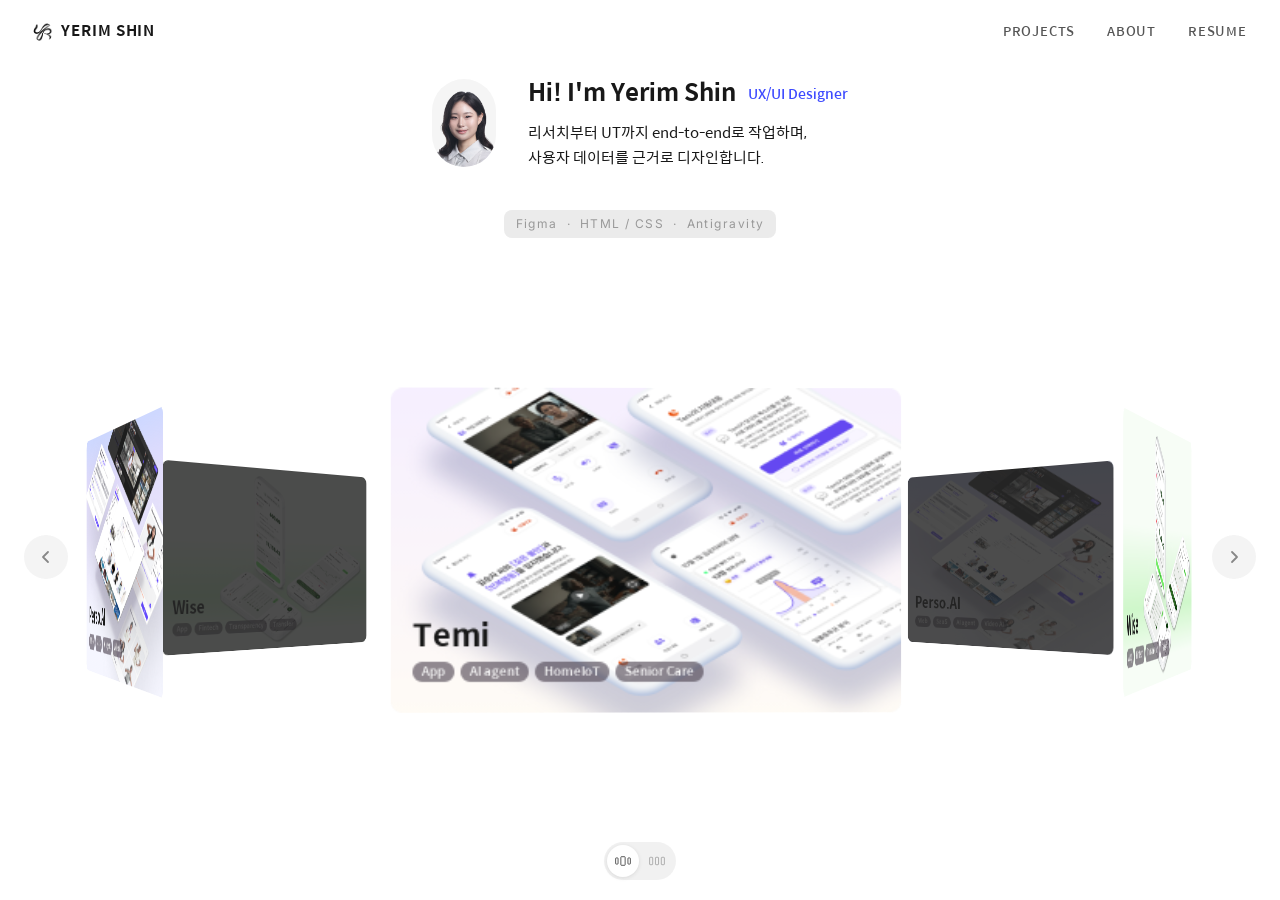
==== commit b46ca130: "자물쇠 수정" ====
--- a/index.html
+++ b/index.html
@@ -480,6 +480,18 @@
 
             .mobile-card>div {
                 overflow: hidden;
+            }
+
+            .mobile-lock-badge {
+                position: absolute;
+                top: 12px;
+                right: 12px;
+                pointer-events: none;
+                z-index: 10;
+            }
+
+            .mobile-card:not([data-locked]) .mobile-lock-badge {
+                display: none;
             }
         }
     </style>
@@ -787,6 +799,7 @@
                 <div class="card-gradient-bg-persoAI"></div>
                 <img class="card-img-fill" src="PersoAI_Image/Perso_hero.png" alt="PersoAI hero"
                     style="scale:calc(1.6); padding-top:20px; padding-left:20px; object-position: top;">
+                <div class="mobile-lock-badge"><svg width="17" height="19.9" viewBox="0 0 11 13" fill="none" xmlns="http://www.w3.org/2000/svg"><rect x="0.5" y="5" width="10" height="7.5" rx="2" fill="rgba(10,10,10,0.85)"/><path d="M2.5 5V3.5A3 3 0 0 1 8.5 3.5V5" stroke="rgba(10,10,10,0.85)" stroke-width="1.5" stroke-linecap="round" fill="none"/></svg></div>
                 <div class="card-text-block">
                     <h1>Perso.AI</h1>
                     <p style="font-size: 12px; line-height: 1.4;">AI 기반 영상편집 SaaS</p>
@@ -804,6 +817,7 @@
                 <div class="card-gradient-bg-wise"></div>
                 <img class="card-img-fill" src="Wise_Image/Wise_hero.png" alt="Wise hero"
                     style="object-fit: contain; padding-top:12px; padding-left: 64px;scale:calc(1.03)">
+                <div class="mobile-lock-badge"><svg width="17" height="19.9" viewBox="0 0 11 13" fill="none" xmlns="http://www.w3.org/2000/svg"><rect x="0.5" y="5" width="10" height="7.5" rx="2" fill="rgba(10,10,10,0.85)"/><path d="M2.5 5V3.5A3 3 0 0 1 8.5 3.5V5" stroke="rgba(10,10,10,0.85)" stroke-width="1.5" stroke-linecap="round" fill="none"/></svg></div>
                 <div class="card-text-block">
                     <h1>Wise</h1>
                     <p style="font-size: 12px; line-height: 1.4;">핀테크 송금 투명성 개선</p>
@@ -1249,7 +1263,7 @@
             });
 
             /* 잠금 카드: data-locked 속성이 있으면 클릭 차단 + 커서에 자물쇠 아이콘 표시 */
-            const LOCK_SVG = '<svg width="20" height="23.4" viewBox="0 0 11 13" fill="none" xmlns="http://www.w3.org/2000/svg" style="margin-top:4px"><rect x="0.5" y="5" width="10" height="7.5" rx="2" fill="rgba(152,152,152,1)"/><path d="M2.5 5V3.5A3 3 0 0 1 8.5 3.5V5" stroke="rgba(152,152,152,1)" stroke-width="1.5" stroke-linecap="round" fill="none"/><circle cx="5.5" cy="8.5" r="1" fill="rgba(10,10,10,0.85)"/></svg>';
+            const LOCK_SVG = '<svg width="20" height="23.4" viewBox="0 0 11 13" fill="none" xmlns="http://www.w3.org/2000/svg" style="margin-top:4px"><rect x="0.5" y="5" width="10" height="7.5" rx="2" fill="rgba(152,152,152,1)"/><path d="M2.5 5V3.5A3 3 0 0 1 8.5 3.5V5" stroke="rgba(152,152,152,1)" stroke-width="1.5" stroke-linecap="round" fill="none"/></svg>';
             document.querySelectorAll('[data-locked]').forEach(link => {
                 link.addEventListener('click', e => e.preventDefault());
                 link.addEventListener('mouseenter', () => { seeLabel.innerHTML = LOCK_SVG; });
